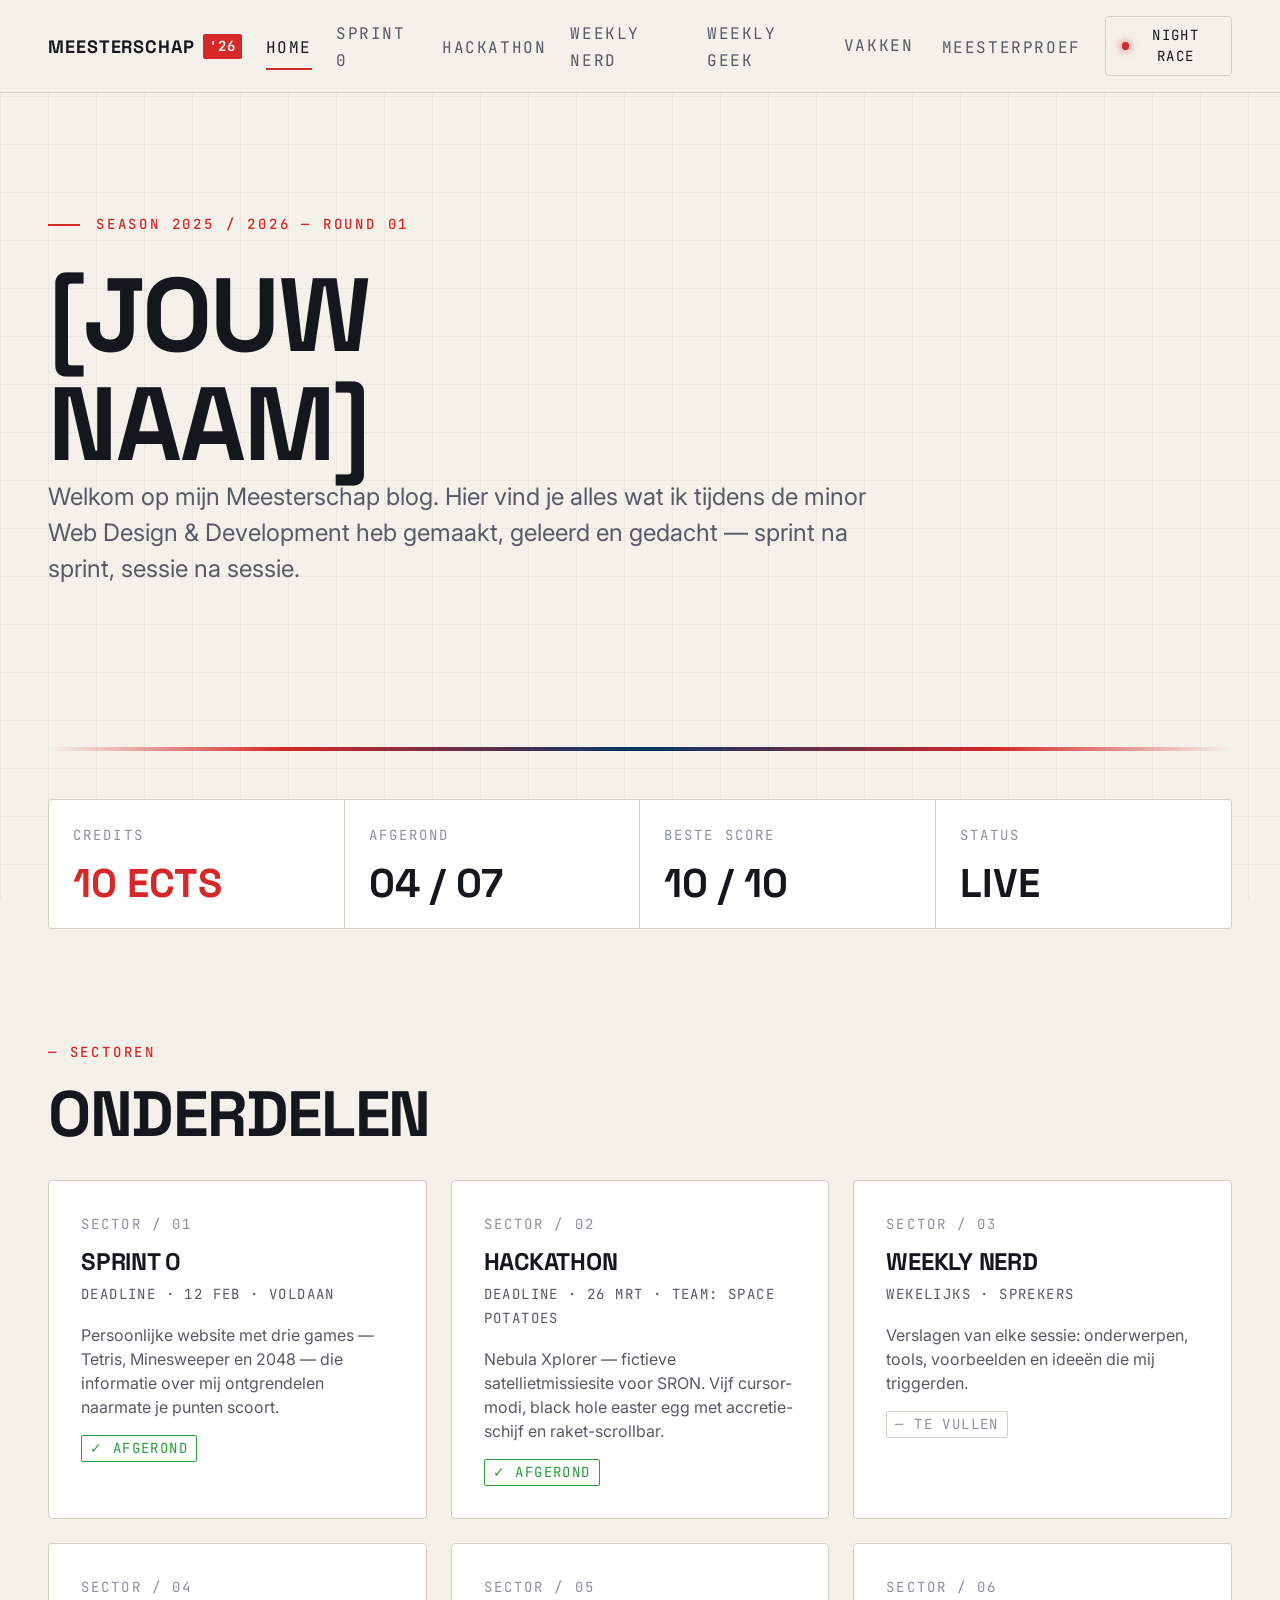
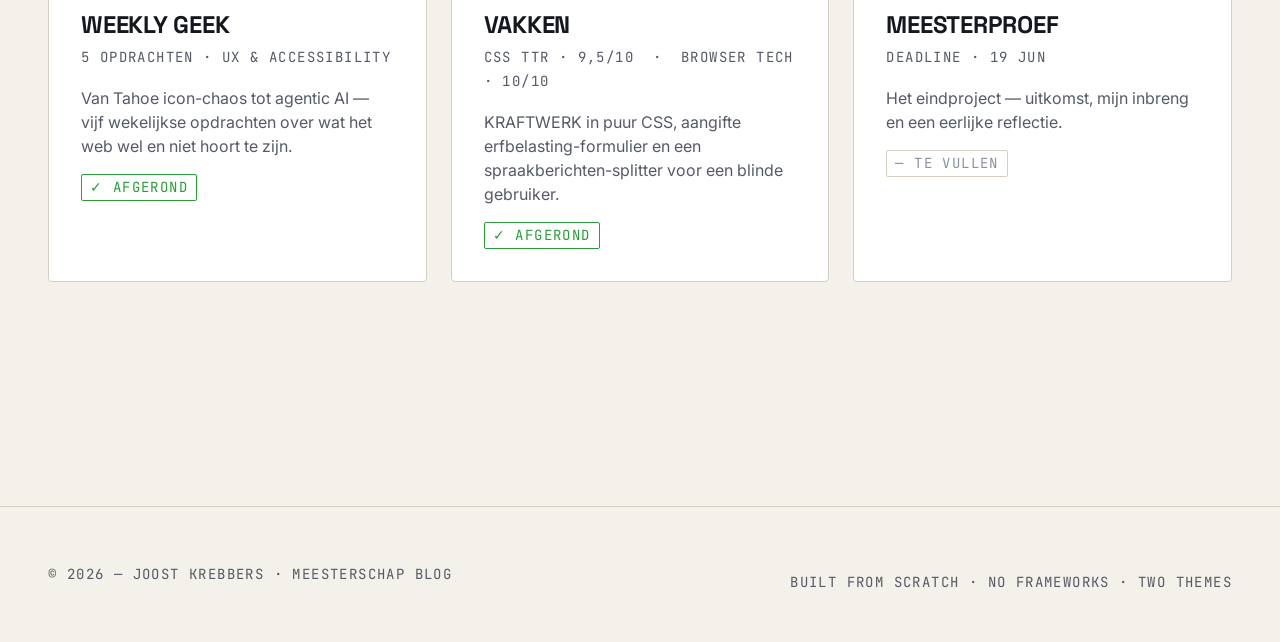
==== index.html @ 866a8d32 "added vakken dropdown and added hcd" ====
<!DOCTYPE html>
<html lang="nl" data-theme="night">
<head>
  <meta charset="UTF-8" />
  <meta name="viewport" content="width=device-width, initial-scale=1.0" />
  <title>Meesterschap — Joost Krebbers</title>
  <meta name="description" content="Meesterschap blog — persoonlijke website voor de minor Web Design & Development." />

  <!-- Theme moet zo vroeg mogelijk geladen om FOUC te voorkomen -->
  <script src="js/theme-toggle.js"></script>

  <link rel="stylesheet" href="css/reset.css" />
  <link rel="stylesheet" href="css/tokens.css" />
  <link rel="stylesheet" href="css/themes.css" />
  <link rel="stylesheet" href="css/base.css" />
  <link rel="stylesheet" href="css/components.css" />
</head>
<body>

  <a href="#main" class="skip-link">Skip naar inhoud</a>

  <!-- ============== NAV ============== -->
  <header class="nav">
    <div class="container nav__inner">
      <a href="index.html" class="nav__brand" aria-label="Meesterschap home">
        <span>MEESTERSCHAP</span>
        <span class="nav__brand-tag">'26</span>
      </a>

      <button class="nav__toggle" data-nav-toggle aria-expanded="false" aria-controls="primary-nav" aria-label="Menu openen">
        <svg width="20" height="20" viewBox="0 0 20 20" fill="none" stroke="currentColor" stroke-width="2" aria-hidden="true">
          <line x1="3" y1="6" x2="17" y2="6"/>
          <line x1="3" y1="10" x2="17" y2="10"/>
          <line x1="3" y1="14" x2="17" y2="14"/>
        </svg>
      </button>

      <nav aria-label="Hoofdnavigatie">
        <ul class="nav__list" id="primary-nav" data-nav-list>
          <li><a class="nav__link" href="index.html" aria-current="page">Home</a></li>
          <li><a class="nav__link" href="pages/sprint-0.html">Sprint 0</a></li>
          <li><a class="nav__link" href="pages/hackathon.html">Hackathon</a></li>
          <li><a class="nav__link" href="pages/weekly-nerd.html">Weekly Nerd</a></li>
          <li><a class="nav__link" href="pages/weekly-geek.html">Weekly Geek</a></li>
          <li class="nav__item--dropdown">
            <button class="nav__dropdown-toggle" data-dropdown-toggle aria-expanded="false" aria-haspopup="true">
              Vakken
              <svg width="10" height="6" viewBox="0 0 10 6" fill="none" stroke="currentColor" stroke-width="1.5" aria-hidden="true"><path d="M1 1l4 4 4-4"/></svg>
            </button>
            <ul class="nav__dropdown" role="menu">
              <li role="none"><a href="pages/vakken.html" role="menuitem">Overzicht</a></li>
              <li role="none"><a href="pages/vakken-css-ttr.html" role="menuitem">CSS to the Rescue <span class="nav__dropdown__score">9,5</span></a></li>
              <li role="none"><a href="pages/vakken-browser-tech.html" role="menuitem">Browser Tech <span class="nav__dropdown__score">10</span></a></li>
              <li role="none"><a href="pages/vakken-hcd.html" role="menuitem">Human Centered Design <span class="nav__dropdown__score">9</span></a></li>
            </ul>
          </li>
          <li><a class="nav__link" href="pages/meesterproef.html">Meesterproef</a></li>
          <li>
            <button class="theme-toggle" data-theme-toggle aria-label="Wissel thema">
              <span class="theme-toggle__indicator" aria-hidden="true"></span>
              <span data-theme-label>Night Race</span>
            </button>
          </li>
        </ul>
      </nav>
    </div>
  </header>

  <!-- ============== MAIN ============== -->
  <main id="main">
    <div class="container">

      <!-- HERO -->
      <section class="hero fade-in" aria-labelledby="hero-title">
        <p class="eyebrow hero__eyebrow">Season 2025 / 2026 — Round 01</p>
        <h1 id="hero-title">[Jouw<br>Naam]</h1>
        <p class="hero__lead">
          Welkom op mijn Meesterschap blog. Hier vind je alles wat ik tijdens de minor
          Web Design &amp; Development heb gemaakt, geleerd en gedacht — sprint na sprint,
          sessie na sessie.
        </p>
      </section>

      <div class="stripe" aria-hidden="true"></div>

      <!-- TELEMETRY / STATS -->
      <section aria-labelledby="stats-title">
        <h2 id="stats-title" class="sr-only">Voortgang in cijfers</h2>
        <div class="data-strip">
          <div class="data-strip__item">
            <p class="data-strip__label">Credits</p>
            <p class="data-strip__value data-strip__value--accent">10 ECTS</p>
          </div>
          <div class="data-strip__item">
            <p class="data-strip__label">Afgerond</p>
            <p class="data-strip__value">04 / 07</p>
          </div>
          <div class="data-strip__item">
            <p class="data-strip__label">Beste score</p>
            <p class="data-strip__value">10 / 10</p>
          </div>
          <div class="data-strip__item">
            <p class="data-strip__label">Status</p>
            <p class="data-strip__value">LIVE</p>
          </div>
        </div>
      </section>

      <!-- DASHBOARD CARDS -->
      <section aria-labelledby="onderdelen-title">
        <p class="eyebrow" style="margin-bottom: var(--space-sm);">— Sectoren</p>
        <h2 id="onderdelen-title" style="margin-bottom: var(--space-lg);">Onderdelen</h2>

        <div class="dashboard">

          <a href="pages/sprint-0.html" class="card fade-in">
            <p class="card__number">SECTOR / 01</p>
            <h3 class="card__title">Sprint 0</h3>
            <p class="card__meta">Deadline · 12 Feb · Voldaan</p>
            <p class="card__desc">Persoonlijke website met drie games — Tetris, Minesweeper en 2048 — die informatie over mij ontgrendelen naarmate je punten scoort.</p>
            <span class="card__status card__status--done">✓ Afgerond</span>
          </a>

          <a href="pages/hackathon.html" class="card fade-in">
            <p class="card__number">SECTOR / 02</p>
            <h3 class="card__title">Hackathon</h3>
            <p class="card__meta">Deadline · 26 Mrt · Team: Space Potatoes</p>
            <p class="card__desc">Nebula Xplorer — fictieve satellietmissiesite voor SRON. Vijf cursor-modi, black hole easter egg met accretie-schijf en raket-scrollbar.</p>
            <span class="card__status card__status--done">✓ Afgerond</span>
          </a>

          <a href="pages/weekly-nerd.html" class="card fade-in">
            <p class="card__number">SECTOR / 03</p>
            <h3 class="card__title">Weekly Nerd</h3>
            <p class="card__meta">Wekelijks · Sprekers</p>
            <p class="card__desc">Verslagen van elke sessie: onderwerpen, tools, voorbeelden en ideeën die mij triggerden.</p>
            <span class="card__status card__status--upcoming">— Te vullen</span>
          </a>

          <a href="pages/weekly-geek.html" class="card fade-in">
            <p class="card__number">SECTOR / 04</p>
            <h3 class="card__title">Weekly Geek</h3>
            <p class="card__meta">5 opdrachten · UX &amp; Accessibility</p>
            <p class="card__desc">Van Tahoe icon-chaos tot agentic AI — vijf wekelijkse opdrachten over wat het web wel en niet hoort te zijn.</p>
            <span class="card__status card__status--done">✓ Afgerond</span>
          </a>

          <a href="pages/vakken.html" class="card fade-in">
            <p class="card__number">SECTOR / 05</p>
            <h3 class="card__title">Vakken</h3>
            <p class="card__meta">CSS TTR · 9,5/10 &nbsp;·&nbsp; Browser Tech · 10/10</p>
            <p class="card__desc">KRAFTWERK in puur CSS, aangifte erfbelasting-formulier en een spraakberichten-splitter voor een blinde gebruiker.</p>
            <span class="card__status card__status--done">✓ Afgerond</span>
          </a>

          <a href="pages/meesterproef.html" class="card fade-in">
            <p class="card__number">SECTOR / 06</p>
            <h3 class="card__title">Meesterproef</h3>
            <p class="card__meta">Deadline · 19 Jun</p>
            <p class="card__desc">Het eindproject — uitkomst, mijn inbreng en een eerlijke reflectie.</p>
            <span class="card__status card__status--upcoming">— Te vullen</span>
          </a>



        </div>
      </section>

    </div>
  </main>

  <!-- ============== FOOTER ============== -->
  <footer class="footer">
    <div class="container footer__inner">
      <p>© 2026 — Joost Krebbers · Meesterschap Blog</p>
      <p>Built from scratch · No frameworks · Two themes</p>
    </div>
  </footer>

</body>
</html>
---- css/tokens.css ----
/* ============================================
   DESIGN TOKENS
   Centrale plek voor spacing, typografie, etc.
   Kleuren staan in themes.css
   ============================================ */

:root {
  /* === TYPOGRAPHY === */
  /* Display: scherp, technisch, F1-paddock vibe */
  --font-display: "Space Grotesk", "Helvetica Neue", sans-serif;
  /* Mono: voor telemetrie / data / tijden */
  --font-mono: "JetBrains Mono", "Courier New", monospace;
  /* Body: leesbaar */
  --font-body: "Inter", -apple-system, BlinkMacSystemFont, sans-serif;

  /* Type scale — fluid */
  --fs-xs: clamp(0.75rem, 0.7rem + 0.25vw, 0.875rem);
  --fs-sm: clamp(0.875rem, 0.8rem + 0.375vw, 1rem);
  --fs-base: clamp(1rem, 0.95rem + 0.25vw, 1.125rem);
  --fs-lg: clamp(1.25rem, 1.1rem + 0.75vw, 1.5rem);
  --fs-xl: clamp(1.75rem, 1.5rem + 1.25vw, 2.5rem);
  --fs-2xl: clamp(2.5rem, 2rem + 2.5vw, 4rem);
  --fs-3xl: clamp(3.5rem, 2.5rem + 5vw, 7rem);

  /* === SPACING === */
  --space-3xs: 0.25rem;
  --space-2xs: 0.5rem;
  --space-xs: 0.75rem;
  --space-sm: 1rem;
  --space-md: 1.5rem;
  --space-lg: 2rem;
  --space-xl: 3rem;
  --space-2xl: 4.5rem;
  --space-3xl: 7rem;

  /* === LAYOUT === */
  --container-max: 1400px;
  --container-narrow: 760px;
  --gutter: clamp(1rem, 4vw, 3rem);

  /* === BORDERS / RADIUS === */
  --radius-sm: 2px;
  --radius-md: 4px;
  --radius-lg: 8px;
  --border-width: 1px;
  --border-thick: 2px;

  /* === ANIMATION === */
  --ease-out: cubic-bezier(0.16, 1, 0.3, 1);
  --ease-in-out: cubic-bezier(0.65, 0, 0.35, 1);
  --duration-fast: 150ms;
  --duration-base: 250ms;
  --duration-slow: 500ms;
}
---- css/themes.css ----
/* ============================================
   THEMES — 2 stuks (eis vanuit opdracht)
   Toggle via [data-theme] op <html>
   ============================================ */

/* === DEFAULT / Night === */
/* Donker, neon, pit-wall-monitor sfeer */
:root,
[data-theme="night"] {
  --color-bg: #0a0c10;
  --color-bg-elevated: #14171d;
  --color-bg-card: #1a1d24;
  --color-surface: #21252e;

  --color-text: #e8eaed;
  --color-text-muted: #8b91a0;
  --color-text-dim: #5a6070;

  --color-accent: #ffd60a;          /* race yellow */
  --color-accent-hot: #ff2a3c;      /* danger / sector red */
  --color-accent-cool: #00d4ff;     /* telemetry cyan */
  --color-accent-green: #00ff88;    /* personal best green */

  --color-border: #2a2f3a;
  --color-border-strong: #3a4150;

  --color-grid-line: rgba(255, 255, 255, 0.04);

  /* Track / racing stripe */
  --gradient-stripe: linear-gradient(
    90deg,
    transparent 0%,
    var(--color-accent) 20%,
    var(--color-accent-hot) 50%,
    var(--color-accent) 80%,
    transparent 100%
  );

  --shadow-glow: 0 0 24px rgba(255, 214, 10, 0.15);
  --shadow-card: 0 4px 12px rgba(0, 0, 0, 0.4);

  color-scheme: dark;
}

/* === DAY GP === */
/* Licht, paddock-papier, ochtend-kwalificatie sfeer */
[data-theme="day"] {
  --color-bg: #f4f1ea;
  --color-bg-elevated: #ffffff;
  --color-bg-card: #ffffff;
  --color-surface: #ebe7dd;

  --color-text: #14171d;
  --color-text-muted: #555a66;
  --color-text-dim: #8b91a0;

  --color-accent: #d62828;          /* paddock red */
  --color-accent-hot: #003566;      /* deep navy */
  --color-accent-cool: #0077b6;
  --color-accent-green: #2a9d3a;

  --color-border: #d4cfc2;
  --color-border-strong: #14171d;

  --color-grid-line: rgba(0, 0, 0, 0.04);

  --gradient-stripe: linear-gradient(
    90deg,
    transparent 0%,
    var(--color-accent) 20%,
    var(--color-accent-hot) 50%,
    var(--color-accent) 80%,
    transparent 100%
  );

  --shadow-glow: 0 4px 16px rgba(214, 40, 40, 0.12);
  --shadow-card: 0 2px 8px rgba(0, 0, 0, 0.08);

  color-scheme: light;
}

/* Respect prefers-color-scheme als geen expliciete keuze */
@media (prefers-color-scheme: light) {
  :root:not([data-theme]) {
    --color-bg: #f4f1ea;
    --color-bg-elevated: #ffffff;
    --color-bg-card: #ffffff;
    --color-surface: #ebe7dd;
    --color-text: #14171d;
    --color-text-muted: #555a66;
    --color-text-dim: #8b91a0;
    --color-accent: #d62828;
    --color-accent-hot: #003566;
    --color-accent-cool: #0077b6;
    --color-accent-green: #2a9d3a;
    --color-border: #d4cfc2;
    --color-border-strong: #14171d;
    --color-grid-line: rgba(0, 0, 0, 0.04);
    --shadow-glow: 0 4px 16px rgba(214, 40, 40, 0.12);
    --shadow-card: 0 2px 8px rgba(0, 0, 0, 0.08);
    color-scheme: light;
  }
}

/* Smooth theme transition */
html {
  transition: background-color var(--duration-base) var(--ease-out),
              color var(--duration-base) var(--ease-out);
}

body, .card, .nav, .panel {
  transition: background-color var(--duration-base) var(--ease-out),
              border-color var(--duration-base) var(--ease-out),
              color var(--duration-base) var(--ease-out);
}
---- css/base.css ----
/* ============================================
   BASE — typografie & body layout
   ============================================ */

@import url('https://fonts.googleapis.com/css2?family=Space+Grotesk:wght@400;500;600;700&family=JetBrains+Mono:wght@400;500;700&family=Inter:wght@400;500;600&display=swap');

body {
  font-family: var(--font-body);
  font-size: var(--fs-base);
  background-color: var(--color-bg);
  color: var(--color-text);

  /* Subtiele grid op de achtergrond — pit wall vibe */
  background-image:
    linear-gradient(var(--color-grid-line) 1px, transparent 1px),
    linear-gradient(90deg, var(--color-grid-line) 1px, transparent 1px);
  background-size: 48px 48px;
  background-attachment: fixed;
}

/* === HEADINGS === */
h1, h2, h3, h4, h5, h6 {
  font-family: var(--font-display);
  font-weight: 700;
  line-height: 1.05;
  letter-spacing: -0.02em;
}

h1 {
  font-size: var(--fs-3xl);
  text-transform: uppercase;
}

h2 {
  font-size: var(--fs-2xl);
  text-transform: uppercase;
}

h3 {
  font-size: var(--fs-xl);
}

h4 {
  font-size: var(--fs-lg);
}

/* === TEXT === */
p {
  max-width: 65ch;
  line-height: 1.7;
}

p + p {
  margin-top: var(--space-sm);
}

strong {
  font-weight: 700;
  color: var(--color-text);
}

/* Mono / data labels */
.mono,
code,
kbd {
  font-family: var(--font-mono);
  font-size: 0.92em;
}

/* Eyebrow label — sector tijd / categorie */
.eyebrow {
  font-family: var(--font-mono);
  font-size: var(--fs-xs);
  text-transform: uppercase;
  letter-spacing: 0.2em;
  color: var(--color-accent);
  font-weight: 500;
}

/* === LINKS === */
a {
  color: var(--color-accent);
  text-decoration: underline;
  text-decoration-thickness: 1px;
  text-underline-offset: 3px;
  transition: color var(--duration-fast) var(--ease-out);
}

a:hover {
  color: var(--color-accent-hot);
}

/* === LAYOUT CONTAINERS === */
.container {
  width: 100%;
  max-width: var(--container-max);
  margin-inline: auto;
  padding-inline: var(--gutter);
}

.container--narrow {
  max-width: var(--container-narrow);
}

main {
  padding-block: var(--space-xl) var(--space-3xl);
  min-height: 60vh;
}

section + section {
  margin-top: var(--space-3xl);
}

/* === SCREEN READER ONLY === */
.sr-only {
  position: absolute;
  width: 1px;
  height: 1px;
  padding: 0;
  margin: -1px;
  overflow: hidden;
  clip: rect(0, 0, 0, 0);
  white-space: nowrap;
  border: 0;
}
---- css/components.css ----
/* ============================================
   COMPONENTS
   ============================================ */

/* === NAV / PIT WALL HEADER === */
.nav {
  position: sticky;
  top: 0;
  z-index: 100;
  background-color: color-mix(in srgb, var(--color-bg) 92%, transparent);
  backdrop-filter: blur(12px);
  -webkit-backdrop-filter: blur(12px);
  border-bottom: var(--border-width) solid var(--color-border);
}

.nav__inner {
  display: flex;
  align-items: center;
  justify-content: space-between;
  gap: var(--space-md);
  padding-block: var(--space-sm);
  min-height: 64px;
}

.nav__brand {
  display: flex;
  align-items: center;
  gap: var(--space-2xs);
  font-family: var(--font-display);
  font-weight: 700;
  font-size: var(--fs-base);
  text-transform: uppercase;
  letter-spacing: 0.05em;
  color: var(--color-text);
  text-decoration: none;
}

.nav__brand-tag {
  font-family: var(--font-mono);
  font-size: var(--fs-xs);
  color: var(--color-bg);
  background: var(--color-accent);
  padding: 2px 6px;
  border-radius: var(--radius-sm);
  font-weight: 700;
}

.nav__list {
  display: flex;
  gap: var(--space-md);
  align-items: center;
}

.nav__link {
  font-family: var(--font-mono);
  font-size: var(--fs-sm);
  text-transform: uppercase;
  letter-spacing: 0.1em;
  color: var(--color-text-muted);
  text-decoration: none;
  position: relative;
  padding-block: var(--space-2xs);
  transition: color var(--duration-fast) var(--ease-out);
}

.nav__link:hover,
.nav__link[aria-current="page"] {
  color: var(--color-text);
}

.nav__link[aria-current="page"]::after {
  content: "";
  position: absolute;
  bottom: -4px;
  left: 0;
  right: 0;
  height: 2px;
  background: var(--color-accent);
}

/* Mobile nav toggle */
.nav__toggle {
  display: none;
  width: 44px;
  height: 44px;
  align-items: center;
  justify-content: center;
  color: var(--color-text);
  border: var(--border-width) solid var(--color-border);
  border-radius: var(--radius-md);
}

@media (max-width: 768px) {
  .nav__toggle { display: flex; }
  .nav__list {
    display: none;
    position: absolute;
    top: 100%;
    left: 0;
    right: 0;
    flex-direction: column;
    gap: 0;
    padding: var(--space-sm);
    background: var(--color-bg-elevated);
    border-bottom: var(--border-width) solid var(--color-border);
  }
  .nav__list[data-open="true"] {
    display: flex;
  }
  .nav__list li {
    width: 100%;
  }
  .nav__link {
    display: block;
    padding: var(--space-sm);
    width: 100%;
    border-bottom: var(--border-width) solid var(--color-border);
  }
}

/* === THEME TOGGLE === */
.theme-toggle {
  display: inline-flex;
  align-items: center;
  gap: var(--space-2xs);
  padding: var(--space-2xs) var(--space-sm);
  border: var(--border-width) solid var(--color-border);
  border-radius: var(--radius-md);
  font-family: var(--font-mono);
  font-size: var(--fs-xs);
  text-transform: uppercase;
  letter-spacing: 0.1em;
  color: var(--color-text);
  transition: all var(--duration-fast) var(--ease-out);
  min-height: 36px;
}

.theme-toggle:hover {
  border-color: var(--color-accent);
  color: var(--color-accent);
}

.theme-toggle__indicator {
  width: 8px;
  height: 8px;
  border-radius: 50%;
  background: var(--color-accent);
  box-shadow: 0 0 8px var(--color-accent);
}

/* === HERO === */
.hero {
  padding-block: var(--space-2xl) var(--space-3xl);
  position: relative;
}

.hero__eyebrow {
  margin-bottom: var(--space-md);
  display: flex;
  align-items: center;
  gap: var(--space-sm);
}

.hero__eyebrow::before {
  content: "";
  width: 32px;
  height: 2px;
  background: var(--color-accent);
}

.hero__title {
  margin-bottom: var(--space-md);
}

.hero__lead {
  font-size: var(--fs-lg);
  color: var(--color-text-muted);
  max-width: 55ch;
  line-height: 1.5;
}

/* Racing stripe accent */
.stripe {
  height: 4px;
  background: var(--gradient-stripe);
  margin-block: var(--space-xl);
  position: relative;
}

/* === DASHBOARD GRID — homepage cards === */
.dashboard {
  display: grid;
  grid-template-columns: repeat(auto-fit, minmax(280px, 1fr));
  gap: var(--space-md);
}

/* === CARD / TELEMETRY PANEL === */
.card {
  display: block;
  background: var(--color-bg-card);
  border: var(--border-width) solid var(--color-border);
  border-radius: var(--radius-md);
  padding: var(--space-lg);
  text-decoration: none;
  color: inherit;
  position: relative;
  overflow: hidden;
  transition: transform var(--duration-base) var(--ease-out),
              border-color var(--duration-base) var(--ease-out),
              box-shadow var(--duration-base) var(--ease-out);
}

.card::before {
  content: "";
  position: absolute;
  top: 0;
  left: 0;
  right: 0;
  height: 2px;
  background: var(--color-accent);
  transform: scaleX(0);
  transform-origin: left;
  transition: transform var(--duration-base) var(--ease-out);
}

.card:hover,
.card:focus-visible {
  transform: translateY(-4px);
  border-color: var(--color-border-strong);
  box-shadow: var(--shadow-card);
}

.card:hover::before,
.card:focus-visible::before {
  transform: scaleX(1);
}

.card__number {
  font-family: var(--font-mono);
  font-size: var(--fs-xs);
  color: var(--color-text-dim);
  letter-spacing: 0.15em;
  margin-bottom: var(--space-xs);
}

.card__title {
  font-family: var(--font-display);
  font-size: var(--fs-lg);
  font-weight: 700;
  text-transform: uppercase;
  letter-spacing: -0.01em;
  margin-bottom: var(--space-2xs);
  line-height: 1.1;
}

.card__meta {
  font-family: var(--font-mono);
  font-size: var(--fs-xs);
  color: var(--color-text-muted);
  text-transform: uppercase;
  letter-spacing: 0.1em;
  margin-bottom: var(--space-sm);
}

.card__desc {
  font-size: var(--fs-sm);
  color: var(--color-text-muted);
  line-height: 1.5;
}

.card__status {
  display: inline-flex;
  align-items: center;
  gap: var(--space-3xs);
  font-family: var(--font-mono);
  font-size: var(--fs-xs);
  text-transform: uppercase;
  letter-spacing: 0.1em;
  padding: 2px 8px;
  border-radius: var(--radius-sm);
  margin-top: var(--space-sm);
}

.card__status--done {
  color: var(--color-accent-green);
  border: 1px solid var(--color-accent-green);
}

.card__status--progress {
  color: var(--color-accent);
  border: 1px solid var(--color-accent);
}

.card__status--upcoming {
  color: var(--color-text-dim);
  border: 1px solid var(--color-border);
}

/* === DATA STRIP — telemetry style stats === */
.data-strip {
  display: grid;
  grid-template-columns: repeat(auto-fit, minmax(140px, 1fr));
  gap: 0;
  border: var(--border-width) solid var(--color-border);
  border-radius: var(--radius-md);
  margin-block: var(--space-xl);
  background: var(--color-bg-card);
  overflow: hidden;
}

.data-strip__item {
  padding: var(--space-md);
  border-right: var(--border-width) solid var(--color-border);
}

.data-strip__item:last-child {
  border-right: none;
}

@media (max-width: 768px) {
  .data-strip__item {
    border-right: none;
    border-bottom: var(--border-width) solid var(--color-border);
  }
  .data-strip__item:last-child {
    border-bottom: none;
  }
}

.data-strip__label {
  font-family: var(--font-mono);
  font-size: var(--fs-xs);
  text-transform: uppercase;
  letter-spacing: 0.15em;
  color: var(--color-text-dim);
  margin-bottom: var(--space-3xs);
}

.data-strip__value {
  font-family: var(--font-display);
  font-size: var(--fs-xl);
  font-weight: 700;
  color: var(--color-text);
  line-height: 1;
}

.data-strip__value--accent {
  color: var(--color-accent);
}

/* === BUTTON === */
.btn {
  display: inline-flex;
  align-items: center;
  gap: var(--space-2xs);
  padding: var(--space-xs) var(--space-md);
  font-family: var(--font-mono);
  font-size: var(--fs-sm);
  text-transform: uppercase;
  letter-spacing: 0.1em;
  font-weight: 500;
  border: var(--border-thick) solid var(--color-text);
  background: transparent;
  color: var(--color-text);
  border-radius: var(--radius-sm);
  text-decoration: none;
  transition: all var(--duration-fast) var(--ease-out);
  min-height: 44px;
}

.btn:hover,
.btn:focus-visible {
  background: var(--color-text);
  color: var(--color-bg);
}

.btn--primary {
  background: var(--color-accent);
  color: var(--color-bg);
  border-color: var(--color-accent);
}

.btn--primary:hover,
.btn--primary:focus-visible {
  background: transparent;
  color: var(--color-accent);
}

/* === NAV DROPDOWN === */
.nav__item--dropdown {
  position: relative;
}

.nav__dropdown-toggle {
  display: inline-flex;
  align-items: center;
  gap: 4px;
  font-family: var(--font-mono);
  font-size: var(--fs-sm);
  text-transform: uppercase;
  letter-spacing: 0.1em;
  color: var(--color-text-muted);
  text-decoration: none;
  padding-block: var(--space-2xs);
  background: none;
  border: none;
  cursor: pointer;
  transition: color var(--duration-fast) var(--ease-out);
}

.nav__dropdown-toggle:hover,
.nav__dropdown-toggle[aria-expanded="true"] {
  color: var(--color-text);
}

.nav__dropdown-toggle svg {
  /* Arrow points DOWN by default (chevron-down shape) */
  transform: rotate(0deg);
  transition: transform var(--duration-fast) var(--ease-out);
}

/* Arrow flips UP when open */
.nav__item--dropdown:hover .nav__dropdown-toggle svg,
.nav__item--dropdown:focus-within .nav__dropdown-toggle svg,
.nav__dropdown-toggle[aria-expanded="true"] svg {
  transform: rotate(180deg);
}

.nav__dropdown {
  position: absolute;
  top: calc(100% + 0px); /* flush — gap covered by ::before bridge */
  left: 50%;
  transform: translateX(-50%);
  min-width: 200px;
  background: color-mix(in srgb, var(--color-bg-elevated) 97%, transparent);
  backdrop-filter: blur(12px);
  -webkit-backdrop-filter: blur(12px);
  border: var(--border-width) solid var(--color-border);
  border-radius: var(--radius-md);
  padding: var(--space-2xs) 0;
  z-index: 200;
  box-shadow: var(--shadow-card);

  /* hidden by default */
  opacity: 0;
  pointer-events: none;
  transform: translateX(-50%) translateY(-4px);
  transition:
    opacity var(--duration-fast) var(--ease-out),
    transform var(--duration-fast) var(--ease-out);
}

/* Invisible bridge fills the gap between button and dropdown
   so the mouse can travel down without losing hover */
.nav__dropdown::before {
  content: '';
  position: absolute;
  top: -12px;
  left: 0;
  right: 0;
  height: 12px;
}

.nav__item--dropdown:hover .nav__dropdown,
.nav__item--dropdown:focus-within .nav__dropdown,
.nav__dropdown.is-open {
  opacity: 1;
  pointer-events: auto;
  transform: translateX(-50%) translateY(0);
}

.nav__dropdown a {
  display: flex;
  align-items: center;
  gap: var(--space-sm);
  padding: var(--space-xs) var(--space-md);
  font-family: var(--font-mono);
  font-size: var(--fs-xs);
  text-transform: uppercase;
  letter-spacing: 0.1em;
  color: var(--color-text-muted);
  text-decoration: none;
  transition: color var(--duration-fast) var(--ease-out),
              background-color var(--duration-fast) var(--ease-out);
}

.nav__dropdown a:hover,
.nav__dropdown a[aria-current="page"] {
  color: var(--color-text);
  background-color: var(--color-surface);
}

.nav__dropdown a[aria-current="page"] {
  color: var(--color-accent);
}

.nav__dropdown__score {
  margin-left: auto;
  font-size: 0.6rem;
  color: var(--color-accent-green);
  opacity: 0.8;
}

/* Mobile: dropdown becomes inline list */
@media (max-width: 768px) {
  .nav__dropdown {
    position: static;
    transform: none;
    opacity: 1;
    pointer-events: auto;
    background: transparent;
    backdrop-filter: none;
    border: none;
    border-left: 2px solid var(--color-border);
    border-radius: 0;
    padding: 0 0 0 var(--space-sm);
    box-shadow: none;
    margin-top: 0;
    display: none;
  }

  .nav__dropdown.is-open {
    display: block;
    transform: none;
  }

  .nav__dropdown-toggle[aria-expanded="true"] + .nav__dropdown {
    display: block;
  }

  .nav__dropdown a {
    padding: var(--space-xs) var(--space-sm);
    border-bottom: none;
  }
}

/* === FOOTER === */
.footer {
  border-top: var(--border-width) solid var(--color-border);
  padding-block: var(--space-xl);
  margin-top: var(--space-3xl);
  font-family: var(--font-mono);
  font-size: var(--fs-xs);
  text-transform: uppercase;
  letter-spacing: 0.1em;
  color: var(--color-text-muted);
}

.footer__inner {
  display: flex;
  justify-content: space-between;
  align-items: center;
  flex-wrap: wrap;
  gap: var(--space-sm);
}

/* === BREADCRUMB === */
.breadcrumb {
  font-family: var(--font-mono);
  font-size: var(--fs-xs);
  text-transform: uppercase;
  letter-spacing: 0.15em;
  color: var(--color-text-dim);
  margin-bottom: var(--space-md);
}

.breadcrumb a {
  color: var(--color-text-muted);
  text-decoration: none;
}

.breadcrumb a:hover {
  color: var(--color-accent);
}

.breadcrumb__sep {
  margin-inline: var(--space-2xs);
  color: var(--color-text-dim);
}

/* === REFLECTION / PROSE BLOCK === */
.prose {
  max-width: 70ch;
}

.prose h2 {
  margin-top: var(--space-xl);
  margin-bottom: var(--space-sm);
  font-size: var(--fs-xl);
}

.prose h3 {
  margin-top: var(--space-lg);
  margin-bottom: var(--space-xs);
}

.prose p {
  margin-bottom: var(--space-sm);
}

.prose ul, .prose ol {
  margin-bottom: var(--space-sm);
  padding-left: var(--space-md);
}

.prose ul li {
  list-style: none;
  position: relative;
  padding-left: var(--space-sm);
  margin-bottom: var(--space-2xs);
  line-height: 1.6;
}

.prose ul li::before {
  content: "";
  position: absolute;
  left: 0;
  top: 0.7em;
  width: 8px;
  height: 2px;
  background: var(--color-accent);
}

.prose ol {
  counter-reset: prose-counter;
}

.prose ol li {
  list-style: none;
  counter-increment: prose-counter;
  position: relative;
  padding-left: var(--space-lg);
  margin-bottom: var(--space-2xs);
  line-height: 1.6;
}

.prose ol li::before {
  content: counter(prose-counter, decimal-leading-zero);
  position: absolute;
  left: 0;
  top: 0;
  font-family: var(--font-mono);
  font-size: var(--fs-xs);
  color: var(--color-accent);
  font-weight: 700;
}

.prose blockquote {
  border-left: 3px solid var(--color-accent);
  padding: var(--space-xs) var(--space-md);
  margin-block: var(--space-md);
  font-style: italic;
  color: var(--color-text-muted);
  background: var(--color-bg-card);
}

/* === PAGE ENTRY ANIMATION === */
@media (prefers-reduced-motion: no-preference) {
  .fade-in {
    animation: fadeUp 0.6s var(--ease-out) backwards;
  }
  .fade-in:nth-child(1) { animation-delay: 0.05s; }
  .fade-in:nth-child(2) { animation-delay: 0.15s; }
  .fade-in:nth-child(3) { animation-delay: 0.25s; }
  .fade-in:nth-child(4) { animation-delay: 0.35s; }
  .fade-in:nth-child(5) { animation-delay: 0.45s; }
  .fade-in:nth-child(6) { animation-delay: 0.55s; }
}

@keyframes fadeUp {
  from {
    opacity: 0;
    transform: translateY(16px);
  }
  to {
    opacity: 1;
    transform: translateY(0);
  }
}
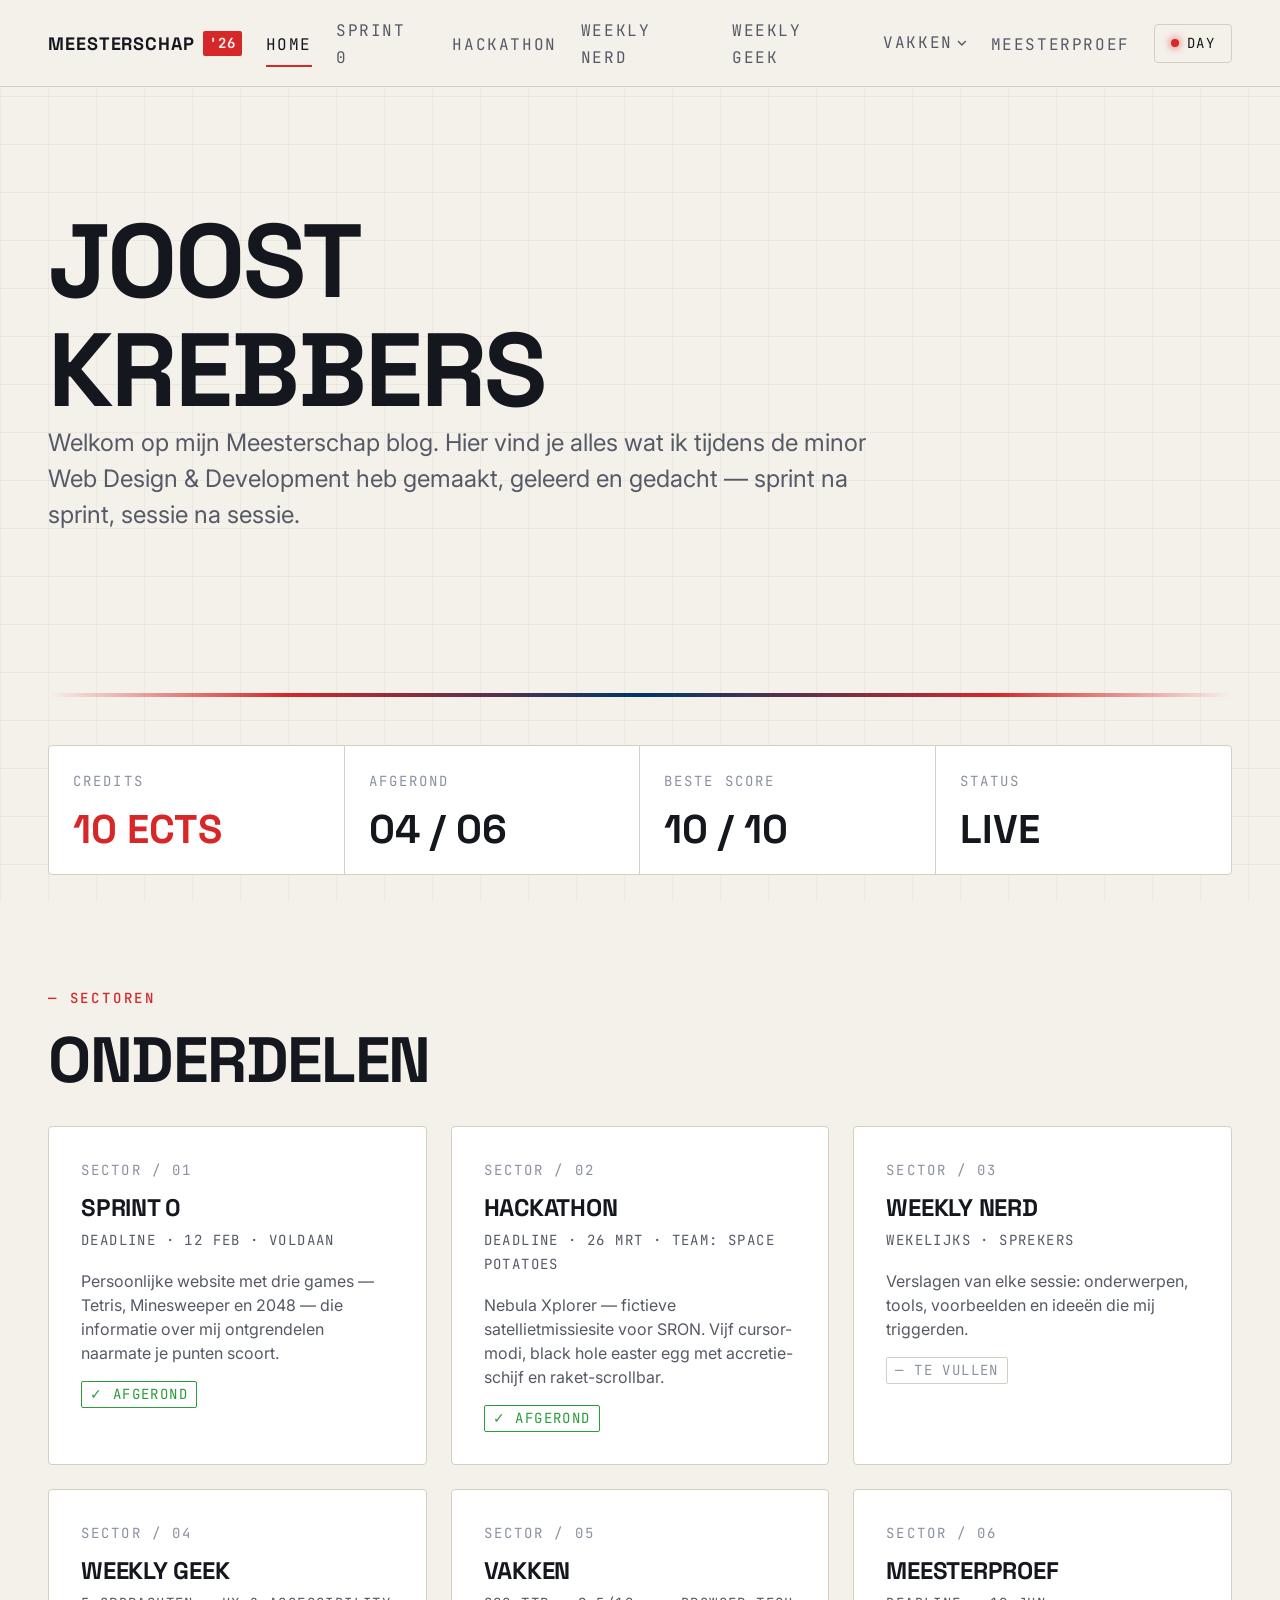
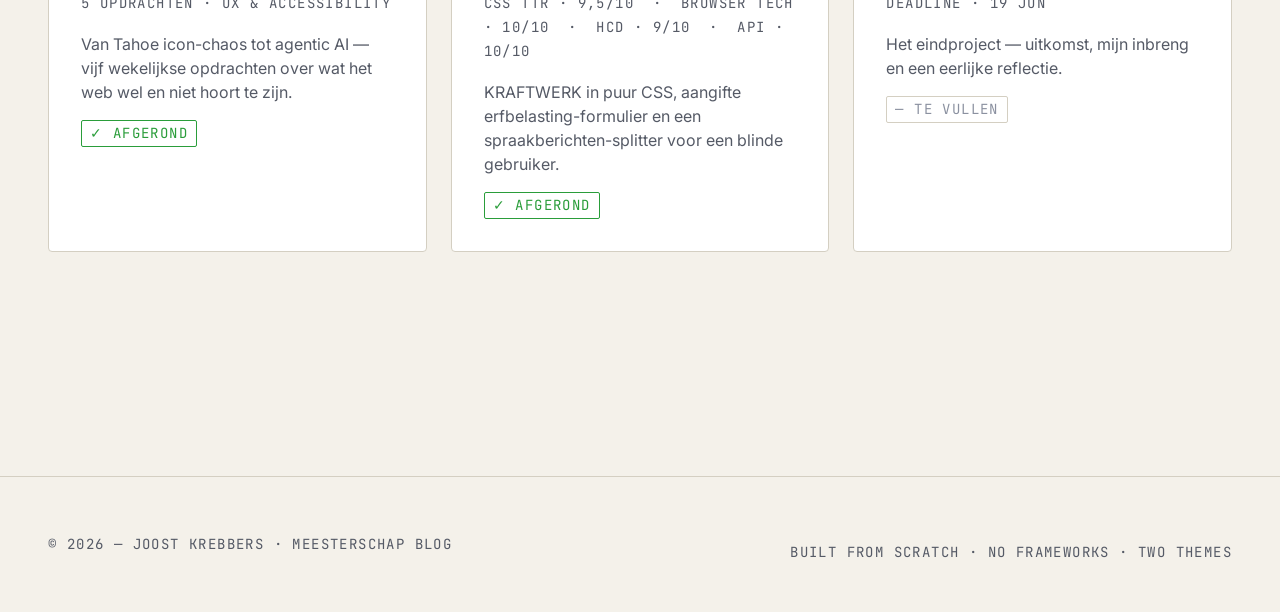
==== commit 1d9159ff: "update day/night mode and all of pages have vakken dropdown" ====
--- a/index.html
+++ b/index.html
@@ -52,13 +52,14 @@
               <li role="none"><a href="pages/vakken-css-ttr.html" role="menuitem">CSS to the Rescue <span class="nav__dropdown__score">9,5</span></a></li>
               <li role="none"><a href="pages/vakken-browser-tech.html" role="menuitem">Browser Tech <span class="nav__dropdown__score">10</span></a></li>
               <li role="none"><a href="pages/vakken-hcd.html" role="menuitem">Human Centered Design <span class="nav__dropdown__score">9</span></a></li>
+              <li role="none"><a href="pages/vakken-api.html" role="menuitem">API <span class="nav__dropdown__score">10</span></a></li>
             </ul>
           </li>
           <li><a class="nav__link" href="pages/meesterproef.html">Meesterproef</a></li>
           <li>
             <button class="theme-toggle" data-theme-toggle aria-label="Wissel thema">
               <span class="theme-toggle__indicator" aria-hidden="true"></span>
-              <span data-theme-label>Night Race</span>
+            <span data-theme-label>Night</span>
             </button>
           </li>
         </ul>
@@ -72,8 +73,7 @@
 
       <!-- HERO -->
       <section class="hero fade-in" aria-labelledby="hero-title">
-        <p class="eyebrow hero__eyebrow">Season 2025 / 2026 — Round 01</p>
-        <h1 id="hero-title">[Jouw<br>Naam]</h1>
+        <h1 id="hero-title">Joost<br>Krebbers</h1>
         <p class="hero__lead">
           Welkom op mijn Meesterschap blog. Hier vind je alles wat ik tijdens de minor
           Web Design &amp; Development heb gemaakt, geleerd en gedacht — sprint na sprint,
@@ -93,7 +93,7 @@
           </div>
           <div class="data-strip__item">
             <p class="data-strip__label">Afgerond</p>
-            <p class="data-strip__value">04 / 07</p>
+            <p class="data-strip__value">04 / 06</p>
           </div>
           <div class="data-strip__item">
             <p class="data-strip__label">Beste score</p>
@@ -148,7 +148,8 @@
           <a href="pages/vakken.html" class="card fade-in">
             <p class="card__number">SECTOR / 05</p>
             <h3 class="card__title">Vakken</h3>
-            <p class="card__meta">CSS TTR · 9,5/10 &nbsp;·&nbsp; Browser Tech · 10/10</p>
+            <p class="card__meta">CSS TTR · 9,5/10 &nbsp;·&nbsp; Browser Tech · 10/10 &nbsp;·&nbsp; HCD · 9/10 &nbsp;·&nbsp; Api ·
+                10/10</p>
             <p class="card__desc">KRAFTWERK in puur CSS, aangifte erfbelasting-formulier en een spraakberichten-splitter voor een blinde gebruiker.</p>
             <span class="card__status card__status--done">✓ Afgerond</span>
           </a>
--- a/css/themes.css
+++ b/css/themes.css
@@ -42,7 +42,7 @@
   color-scheme: dark;
 }
 
-/* === DAY GP === */
+/* === DAY === */
 /* Licht, paddock-papier, ochtend-kwalificatie sfeer */
 [data-theme="day"] {
   --color-bg: #f4f1ea;
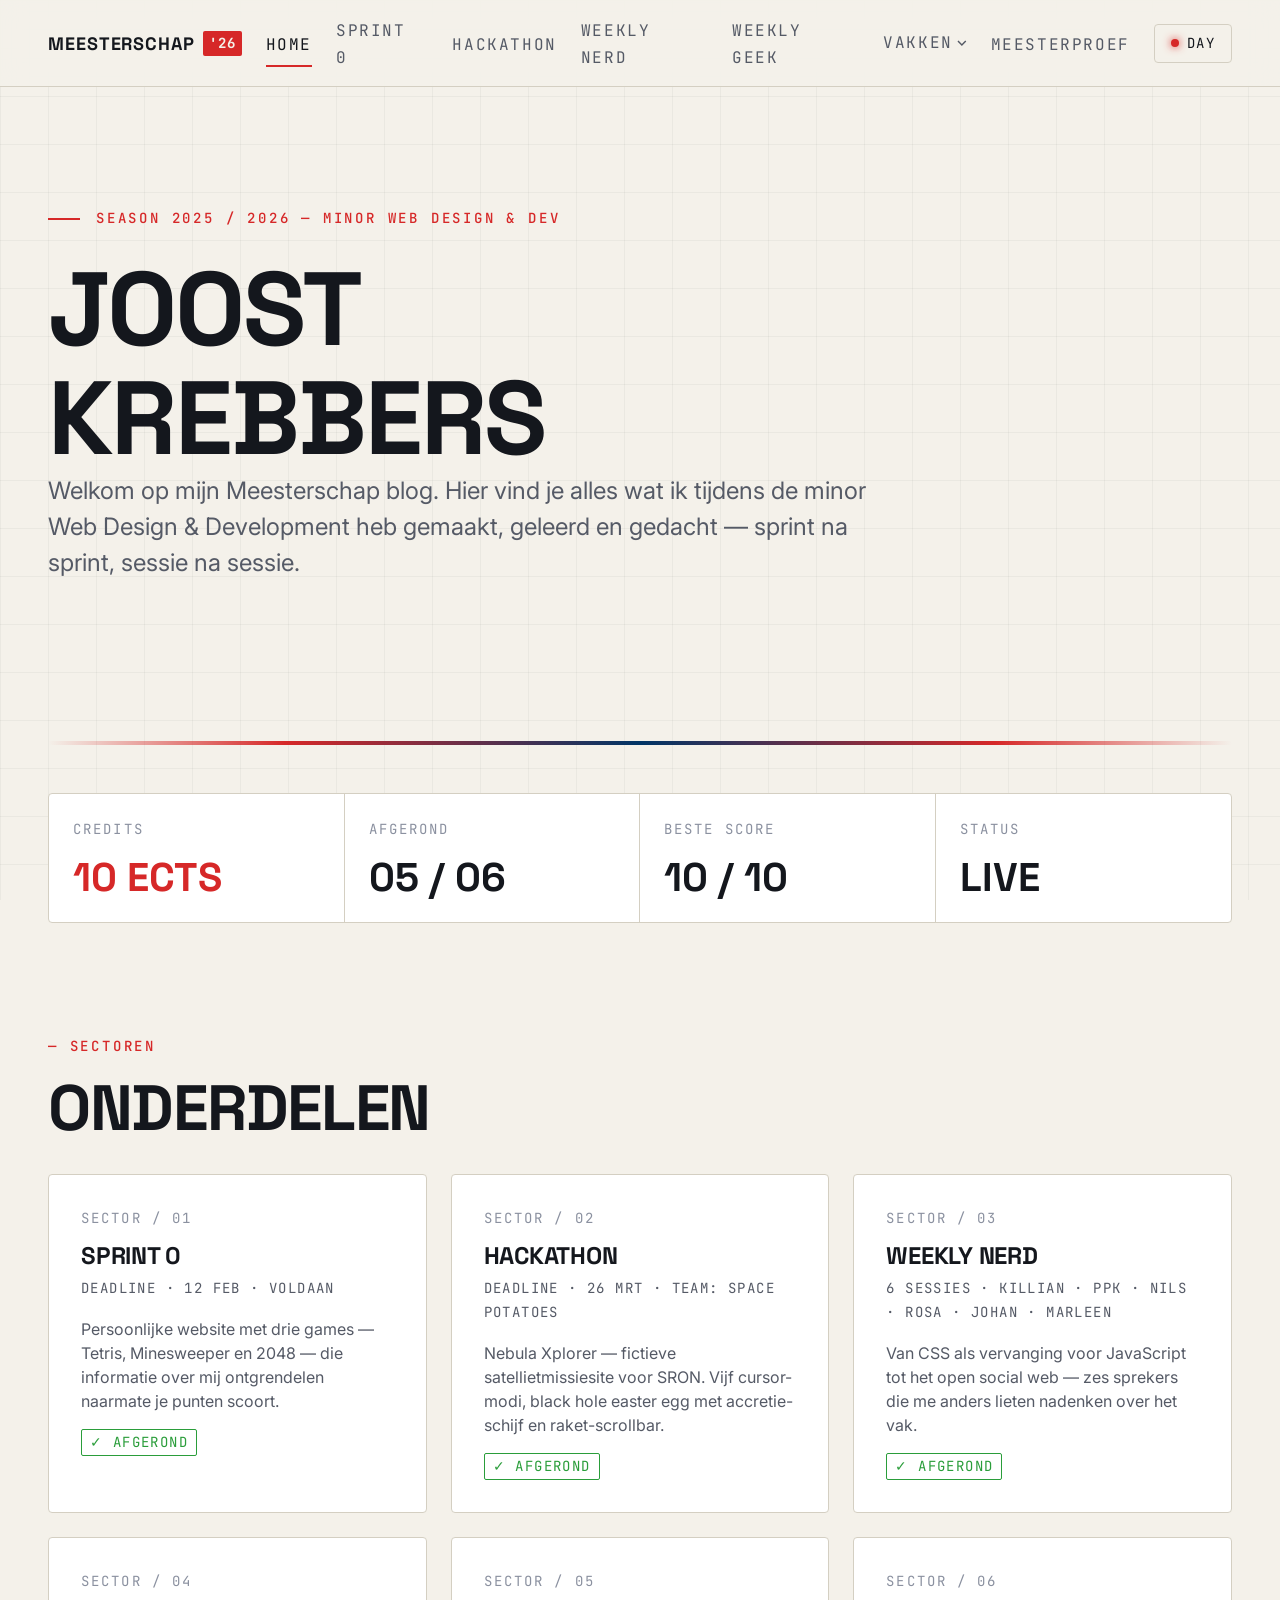
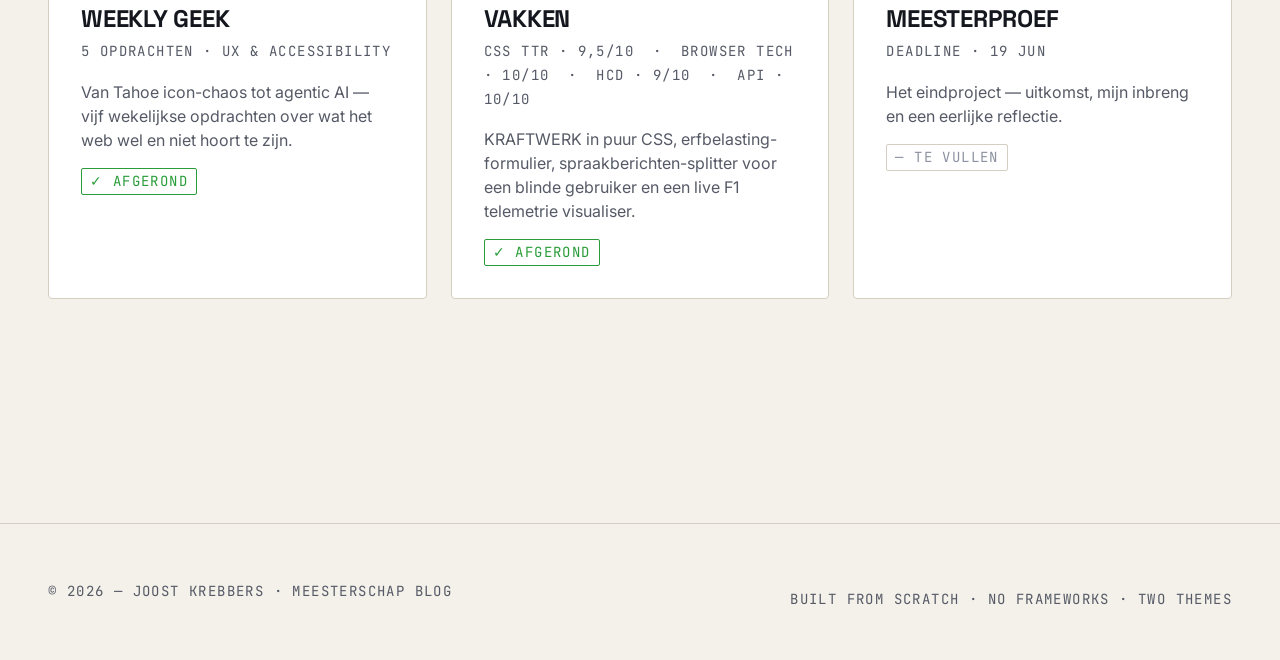
==== commit e7a32ecf: "added weekly nerds" ====
--- a/index.html
+++ b/index.html
@@ -73,6 +73,7 @@
 
       <!-- HERO -->
       <section class="hero fade-in" aria-labelledby="hero-title">
+        <p class="eyebrow hero__eyebrow">Season 2025 / 2026 — Minor Web Design &amp; Dev</p>
         <h1 id="hero-title">Joost<br>Krebbers</h1>
         <p class="hero__lead">
           Welkom op mijn Meesterschap blog. Hier vind je alles wat ik tijdens de minor
@@ -93,7 +94,7 @@
           </div>
           <div class="data-strip__item">
             <p class="data-strip__label">Afgerond</p>
-            <p class="data-strip__value">04 / 06</p>
+            <p class="data-strip__value">05 / 06</p>
           </div>
           <div class="data-strip__item">
             <p class="data-strip__label">Beste score</p>
@@ -132,9 +133,9 @@
           <a href="pages/weekly-nerd.html" class="card fade-in">
             <p class="card__number">SECTOR / 03</p>
             <h3 class="card__title">Weekly Nerd</h3>
-            <p class="card__meta">Wekelijks · Sprekers</p>
-            <p class="card__desc">Verslagen van elke sessie: onderwerpen, tools, voorbeelden en ideeën die mij triggerden.</p>
-            <span class="card__status card__status--upcoming">— Te vullen</span>
+            <p class="card__meta">6 sessies · Killian · PPK · Nils · Rosa · Johan · Marleen</p>
+            <p class="card__desc">Van CSS als vervanging voor JavaScript tot het open social web — zes sprekers die me anders lieten nadenken over het vak.</p>
+            <span class="card__status card__status--done">✓ Afgerond</span>
           </a>
 
           <a href="pages/weekly-geek.html" class="card fade-in">
@@ -150,7 +151,7 @@
             <h3 class="card__title">Vakken</h3>
             <p class="card__meta">CSS TTR · 9,5/10 &nbsp;·&nbsp; Browser Tech · 10/10 &nbsp;·&nbsp; HCD · 9/10 &nbsp;·&nbsp; Api ·
                 10/10</p>
-            <p class="card__desc">KRAFTWERK in puur CSS, aangifte erfbelasting-formulier en een spraakberichten-splitter voor een blinde gebruiker.</p>
+            <p class="card__desc">KRAFTWERK in puur CSS, erfbelasting-formulier, spraakberichten-splitter voor een blinde gebruiker en een live F1 telemetrie visualiser.</p>
             <span class="card__status card__status--done">✓ Afgerond</span>
           </a>
 
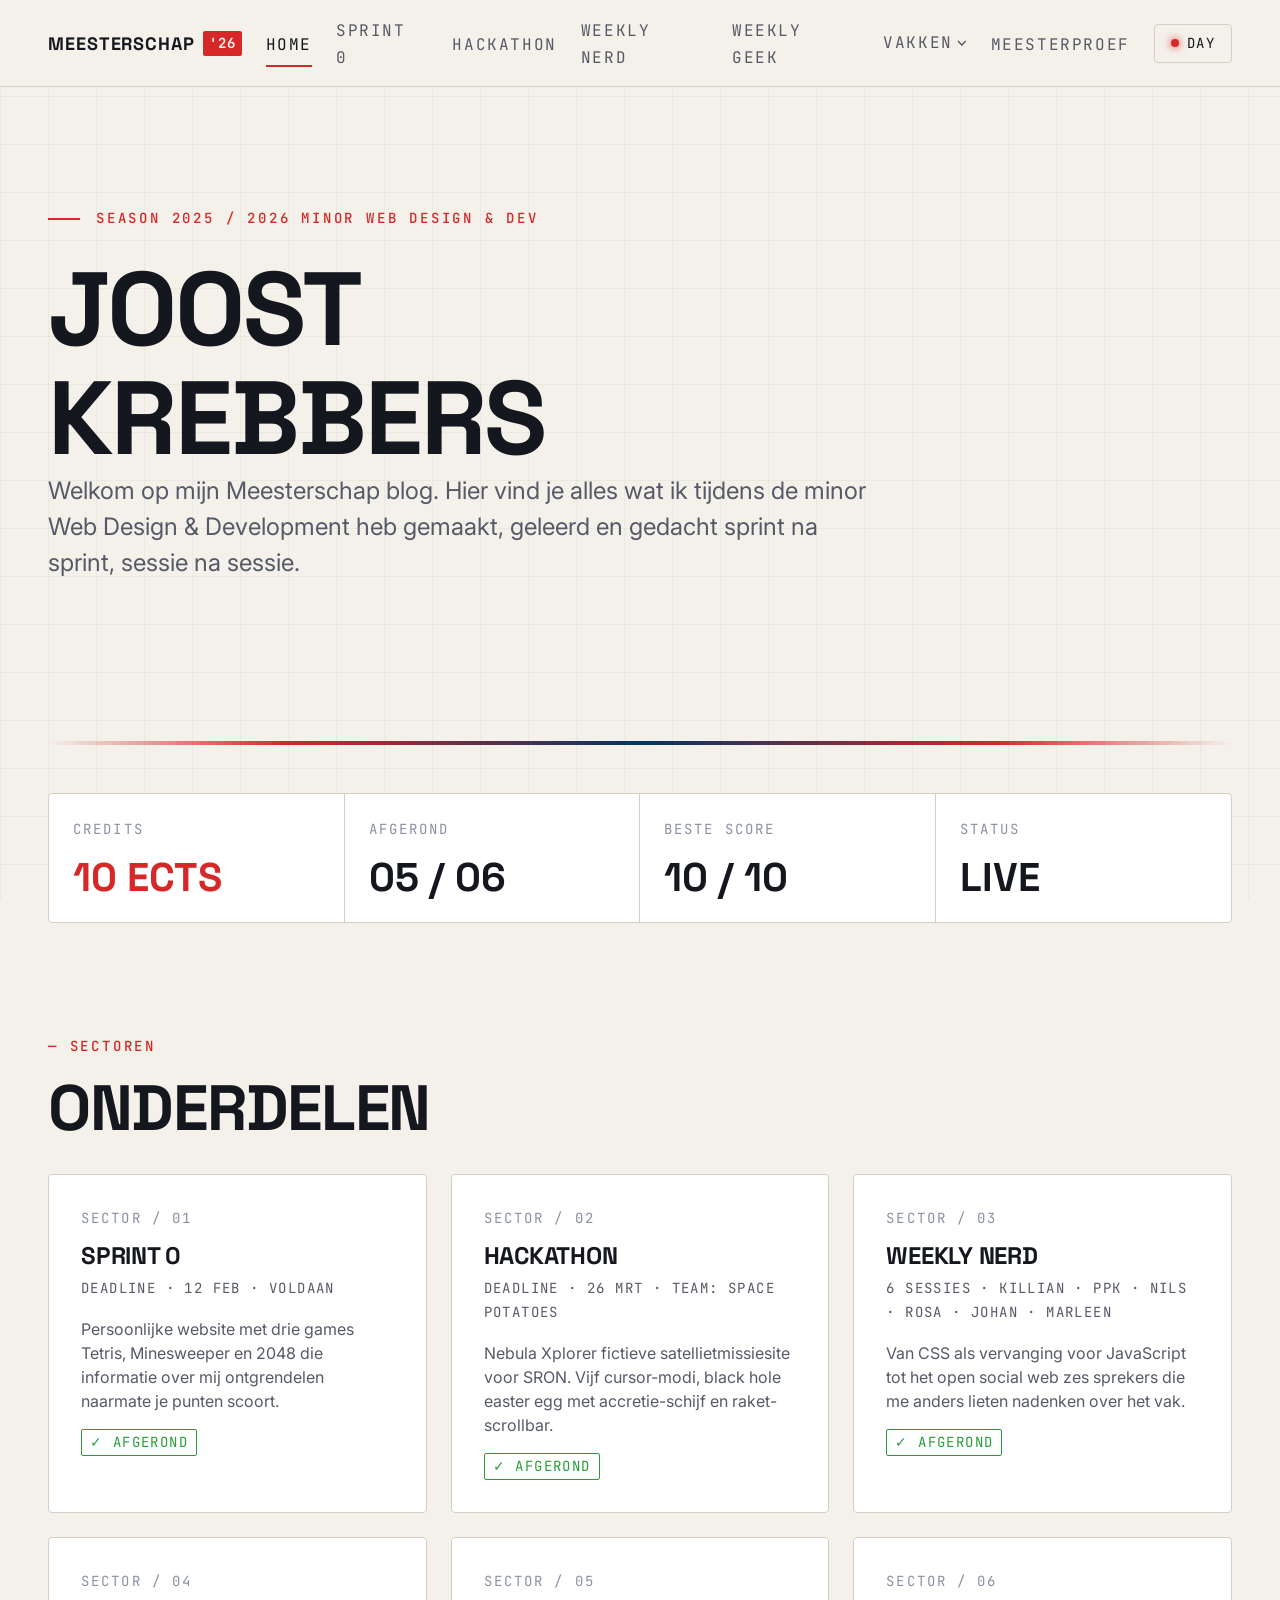
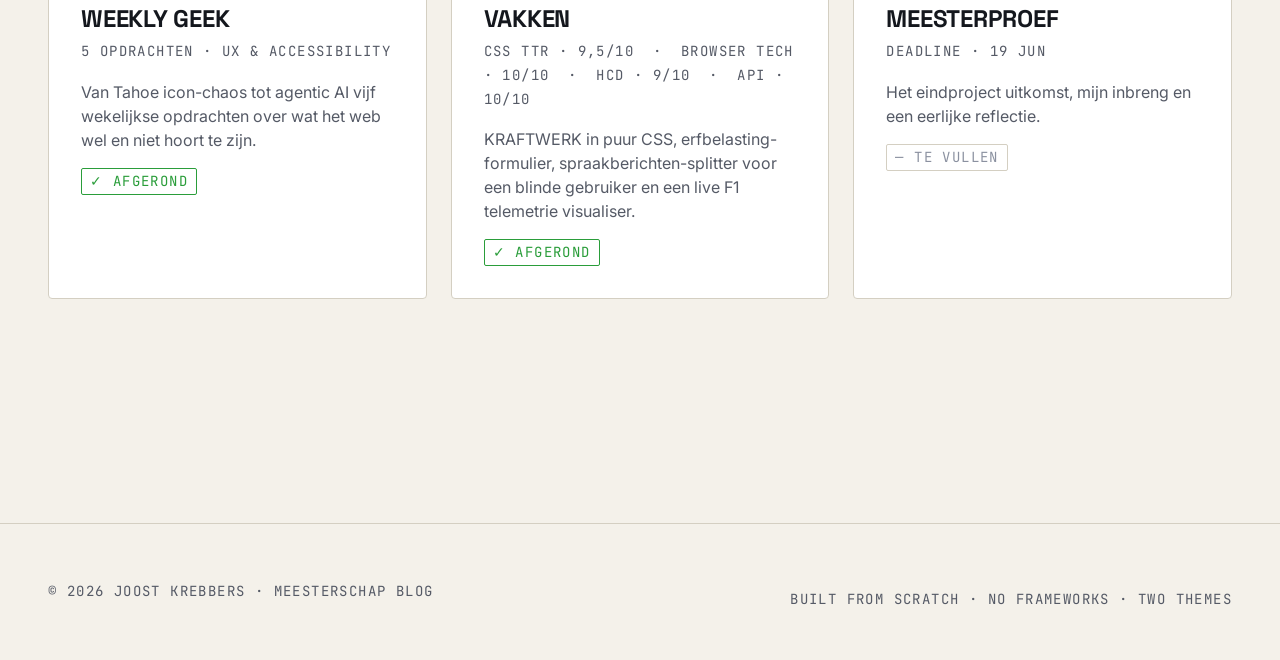
==== commit 56fa4a3d: "added learning goals" ====
--- a/index.html
+++ b/index.html
@@ -3,8 +3,8 @@
 <head>
   <meta charset="UTF-8" />
   <meta name="viewport" content="width=device-width, initial-scale=1.0" />
-  <title>Meesterschap — Joost Krebbers</title>
-  <meta name="description" content="Meesterschap blog — persoonlijke website voor de minor Web Design & Development." />
+<title>Meesterschap Joost Krebbers</title>
+<meta name="description" content="Meesterschap blog persoonlijke website voor de minor Web Design & Development." />
 
   <!-- Theme moet zo vroeg mogelijk geladen om FOUC te voorkomen -->
   <script src="js/theme-toggle.js"></script>
@@ -73,11 +73,11 @@
 
       <!-- HERO -->
       <section class="hero fade-in" aria-labelledby="hero-title">
-        <p class="eyebrow hero__eyebrow">Season 2025 / 2026 — Minor Web Design &amp; Dev</p>
+        <p class="eyebrow hero__eyebrow">Season 2025 / 2026 Minor Web Design &amp; Dev</p>
         <h1 id="hero-title">Joost<br>Krebbers</h1>
         <p class="hero__lead">
           Welkom op mijn Meesterschap blog. Hier vind je alles wat ik tijdens de minor
-          Web Design &amp; Development heb gemaakt, geleerd en gedacht — sprint na sprint,
+        Web Design &amp; Development heb gemaakt, geleerd en gedacht sprint na sprint,
           sessie na sessie.
         </p>
       </section>
@@ -118,7 +118,8 @@
             <p class="card__number">SECTOR / 01</p>
             <h3 class="card__title">Sprint 0</h3>
             <p class="card__meta">Deadline · 12 Feb · Voldaan</p>
-            <p class="card__desc">Persoonlijke website met drie games — Tetris, Minesweeper en 2048 — die informatie over mij ontgrendelen naarmate je punten scoort.</p>
+            <p class="card__desc">Persoonlijke website met drie games Tetris, Minesweeper en 2048 die informatie over mij
+                ontgrendelen naarmate je punten scoort.</p>
             <span class="card__status card__status--done">✓ Afgerond</span>
           </a>
 
@@ -126,7 +127,8 @@
             <p class="card__number">SECTOR / 02</p>
             <h3 class="card__title">Hackathon</h3>
             <p class="card__meta">Deadline · 26 Mrt · Team: Space Potatoes</p>
-            <p class="card__desc">Nebula Xplorer — fictieve satellietmissiesite voor SRON. Vijf cursor-modi, black hole easter egg met accretie-schijf en raket-scrollbar.</p>
+            <p class="card__desc">Nebula Xplorer fictieve satellietmissiesite voor SRON. Vijf cursor-modi, black hole easter egg met
+                accretie-schijf en raket-scrollbar.</p>
             <span class="card__status card__status--done">✓ Afgerond</span>
           </a>
 
@@ -134,7 +136,8 @@
             <p class="card__number">SECTOR / 03</p>
             <h3 class="card__title">Weekly Nerd</h3>
             <p class="card__meta">6 sessies · Killian · PPK · Nils · Rosa · Johan · Marleen</p>
-            <p class="card__desc">Van CSS als vervanging voor JavaScript tot het open social web — zes sprekers die me anders lieten nadenken over het vak.</p>
+            <p class="card__desc">Van CSS als vervanging voor JavaScript tot het open social web zes sprekers die me anders lieten
+                nadenken over het vak.</p>
             <span class="card__status card__status--done">✓ Afgerond</span>
           </a>
 
@@ -142,7 +145,8 @@
             <p class="card__number">SECTOR / 04</p>
             <h3 class="card__title">Weekly Geek</h3>
             <p class="card__meta">5 opdrachten · UX &amp; Accessibility</p>
-            <p class="card__desc">Van Tahoe icon-chaos tot agentic AI — vijf wekelijkse opdrachten over wat het web wel en niet hoort te zijn.</p>
+            <p class="card__desc">Van Tahoe icon-chaos tot agentic AI vijf wekelijkse opdrachten over wat het web wel en niet hoort
+                te zijn.</p>
             <span class="card__status card__status--done">✓ Afgerond</span>
           </a>
 
@@ -159,7 +163,7 @@
             <p class="card__number">SECTOR / 06</p>
             <h3 class="card__title">Meesterproef</h3>
             <p class="card__meta">Deadline · 19 Jun</p>
-            <p class="card__desc">Het eindproject — uitkomst, mijn inbreng en een eerlijke reflectie.</p>
+            <p class="card__desc">Het eindproject uitkomst, mijn inbreng en een eerlijke reflectie.</p>
             <span class="card__status card__status--upcoming">— Te vullen</span>
           </a>
 
@@ -174,7 +178,7 @@
   <!-- ============== FOOTER ============== -->
   <footer class="footer">
     <div class="container footer__inner">
-      <p>© 2026 — Joost Krebbers · Meesterschap Blog</p>
+    <p>© 2026 Joost Krebbers · Meesterschap Blog</p>
       <p>Built from scratch · No frameworks · Two themes</p>
     </div>
   </footer>
--- a/css/tokens.css
+++ b/css/tokens.css
@@ -13,7 +13,7 @@
   /* Body: leesbaar */
   --font-body: "Inter", -apple-system, BlinkMacSystemFont, sans-serif;
 
-  /* Type scale — fluid */
+/* Type scale fluid */
   --fs-xs: clamp(0.75rem, 0.7rem + 0.25vw, 0.875rem);
   --fs-sm: clamp(0.875rem, 0.8rem + 0.375vw, 1rem);
   --fs-base: clamp(1rem, 0.95rem + 0.25vw, 1.125rem);
--- a/css/themes.css
+++ b/css/themes.css
@@ -1,5 +1,5 @@
 /* ============================================
-   THEMES — 2 stuks (eis vanuit opdracht)
+   THEMES 2 stuks (eis vanuit opdracht)
    Toggle via [data-theme] op <html>
    ============================================ */
 
--- a/css/base.css
+++ b/css/base.css
@@ -1,5 +1,5 @@
 /* ============================================
-   BASE — typografie & body layout
+   BASE typografie & body layout
    ============================================ */
 
 @import url('https://fonts.googleapis.com/css2?family=Space+Grotesk:wght@400;500;600;700&family=JetBrains+Mono:wght@400;500;700&family=Inter:wght@400;500;600&display=swap');
@@ -10,7 +10,7 @@
   background-color: var(--color-bg);
   color: var(--color-text);
 
-  /* Subtiele grid op de achtergrond — pit wall vibe */
+/* Subtiele grid op de achtergrond pit wall vibe */
   background-image:
     linear-gradient(var(--color-grid-line) 1px, transparent 1px),
     linear-gradient(90deg, var(--color-grid-line) 1px, transparent 1px);
@@ -67,7 +67,7 @@
   font-size: 0.92em;
 }
 
-/* Eyebrow label — sector tijd / categorie */
+/* Eyebrow label sector tijd / categorie */
 .eyebrow {
   font-family: var(--font-mono);
   font-size: var(--fs-xs);
--- a/css/components.css
+++ b/css/components.css
@@ -187,7 +187,7 @@
   position: relative;
 }
 
-/* === DASHBOARD GRID — homepage cards === */
+/* === DASHBOARD GRID homepage cards === */
 .dashboard {
   display: grid;
   grid-template-columns: repeat(auto-fit, minmax(280px, 1fr));
@@ -296,7 +296,7 @@
   border: 1px solid var(--color-border);
 }
 
-/* === DATA STRIP — telemetry style stats === */
+/* === DATA STRIP telemetry style stats === */
 .data-strip {
   display: grid;
   grid-template-columns: repeat(auto-fit, minmax(140px, 1fr));
@@ -428,7 +428,8 @@
 
 .nav__dropdown {
   position: absolute;
-  top: calc(100% + 0px); /* flush — gap covered by ::before bridge */
+top: calc(100% + 0px);
+    /* flush gap covered by ::before bridge */
   left: 50%;
   transform: translateX(-50%);
   min-width: 200px;
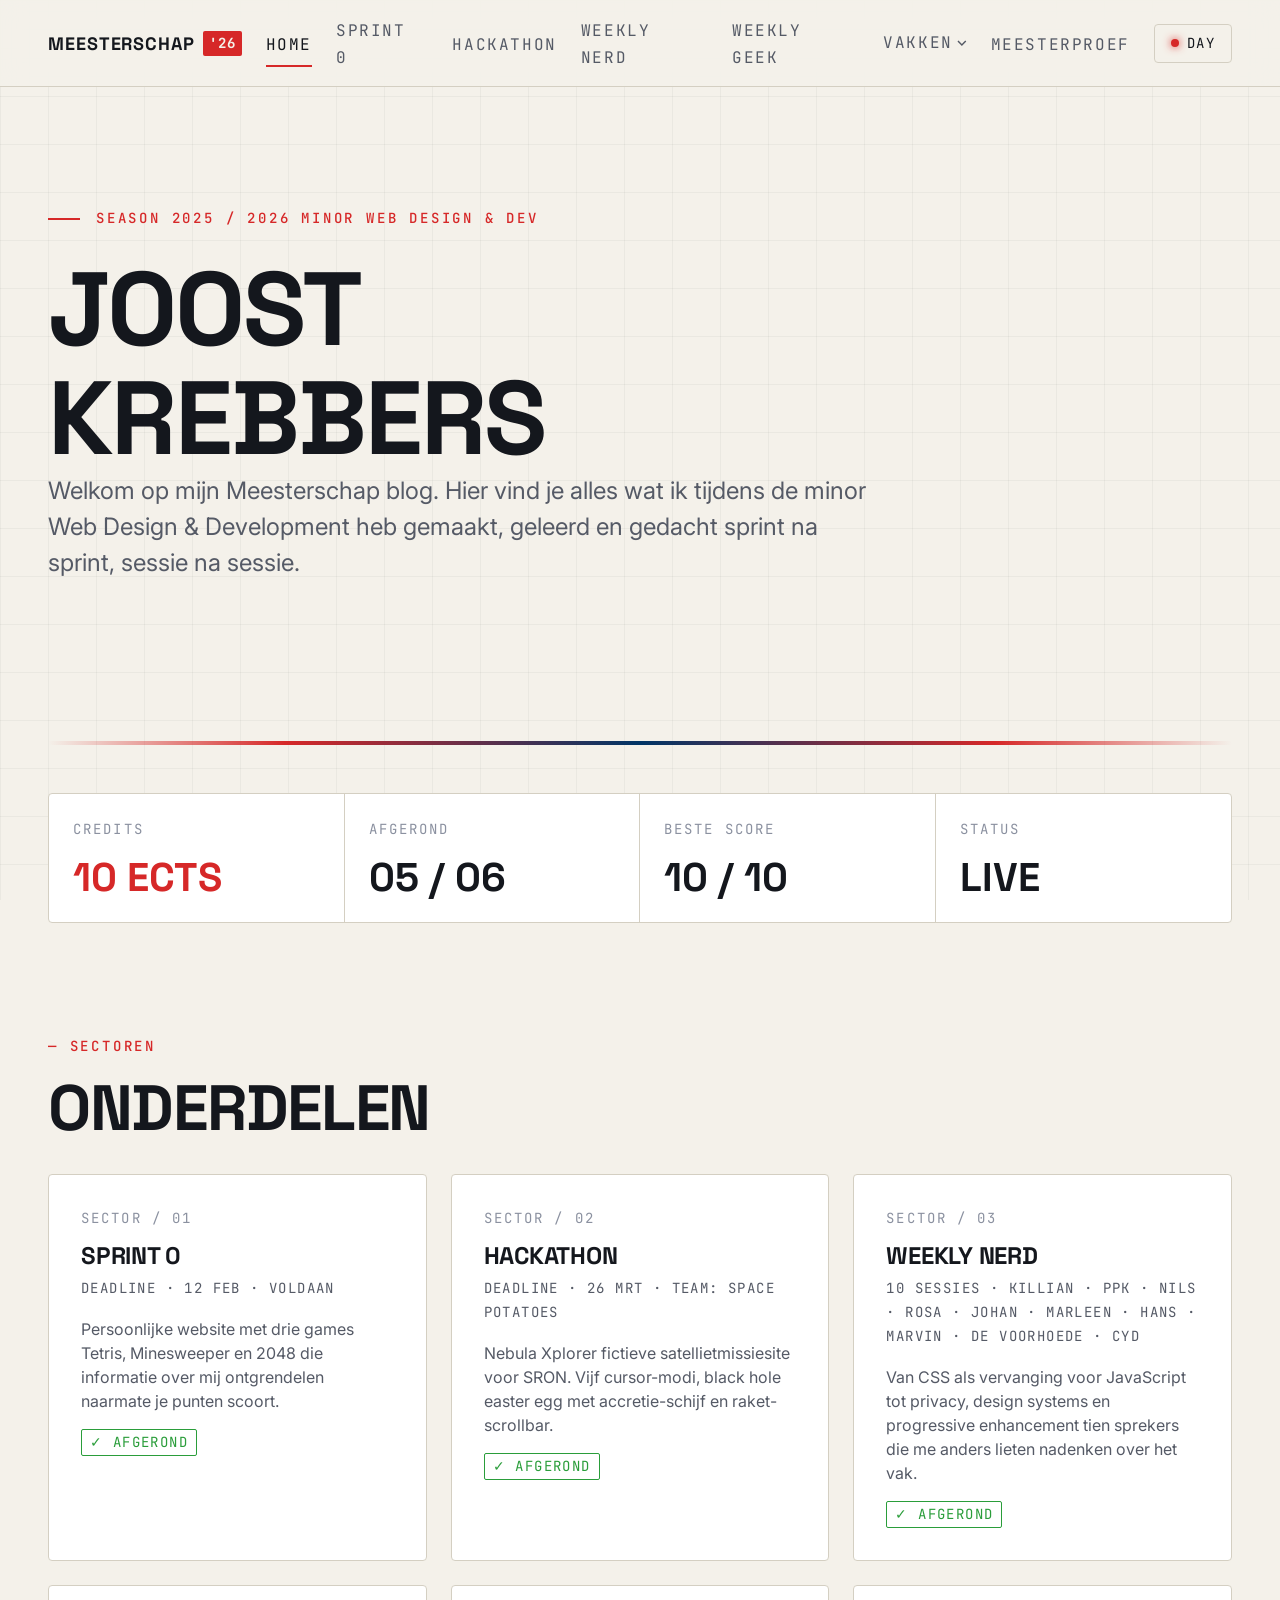
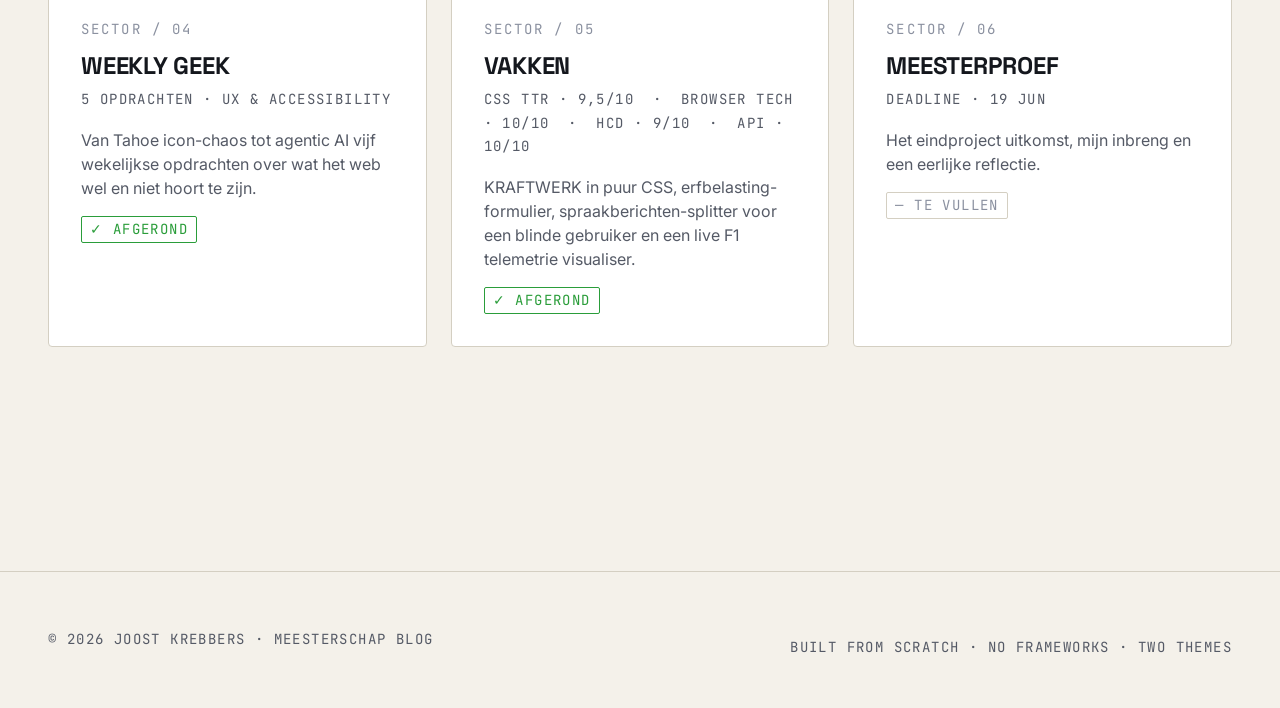
==== commit a474e0cb: "update weekly nerd and moved inline styling to css files" ====
--- a/index.html
+++ b/index.html
@@ -135,9 +135,8 @@
           <a href="pages/weekly-nerd.html" class="card fade-in">
             <p class="card__number">SECTOR / 03</p>
             <h3 class="card__title">Weekly Nerd</h3>
-            <p class="card__meta">6 sessies · Killian · PPK · Nils · Rosa · Johan · Marleen</p>
-            <p class="card__desc">Van CSS als vervanging voor JavaScript tot het open social web zes sprekers die me anders lieten
-                nadenken over het vak.</p>
+            <p class="card__meta">10 sessies · Killian · PPK · Nils · Rosa · Johan · Marleen · Hans · Marvin · De Voorhoede · Cyd</p>
+            <p class="card__desc">Van CSS als vervanging voor JavaScript tot privacy, design systems en progressive enhancement tien sprekers die me anders lieten nadenken over het vak.</p>
             <span class="card__status card__status--done">✓ Afgerond</span>
           </a>
 
--- a/css/components.css
+++ b/css/components.css
@@ -677,4 +677,477 @@
     opacity: 1;
     transform: translateY(0);
   }
-}+}
+/* ============================================
+   Page utilities & page-specific components
+   Consolidated from per-page <style> blocks
+   ============================================ */
+
+/* spacing utilities */
+.mt-xs {
+    margin-top: var(--space-xs);
+}
+
+.mt-sm {
+    margin-top: var(--space-sm);
+}
+
+.mt-lg {
+    margin-top: var(--space-lg);
+}
+
+.mt-xl {
+    margin-top: var(--space-xl);
+}
+
+.ml-sm {
+    margin-left: var(--space-sm);
+}
+
+/* small helper to wrap a score badge in the hero */
+.hero-score {
+    display: flex;
+    align-items: center;
+    padding-top: var(--space-2xl);
+}
+
+/* code-block (page-level) */
+.code-block {
+    background: var(--color-bg-card);
+    border: var(--border-width) solid var(--color-border);
+    border-left: 3px solid var(--color-accent);
+    border-radius: var(--radius-md);
+    padding: var(--space-md);
+    overflow-x: auto;
+    margin-block: var(--space-md);
+}
+
+.code-block pre {
+    font-family: var(--font-mono);
+    font-size: var(--fs-sm);
+    line-height: 1.7;
+    margin: 0;
+    white-space: pre;
+    color: var(--color-text);
+}
+
+/* inline syntax colours used in code blocks */
+.kw {
+    color: var(--color-accent-cool);
+}
+
+.fn {
+    color: var(--color-accent-green);
+}
+
+.str {
+    color: var(--color-accent);
+}
+
+.cm {
+    color: var(--color-text-dim);
+    font-style: italic;
+}
+
+/* score badge used across several vak pages */
+.score-badge {
+    display: inline-flex;
+    flex-direction: column;
+    align-items: center;
+    justify-content: center;
+    background: var(--color-bg-card);
+    border: var(--border-thick) solid var(--color-accent-green);
+    border-radius: var(--radius-md);
+    padding: var(--space-md) var(--space-xl);
+    text-align: center;
+    box-shadow: 0 0 32px rgba(0, 255, 136, 0.08);
+}
+
+.score-badge__number {
+    font-family: var(--font-display);
+    font-size: var(--fs-3xl);
+    font-weight: 700;
+    color: var(--color-accent-green);
+    line-height: 1;
+}
+
+.score-badge__label {
+    font-family: var(--font-mono);
+    font-size: var(--fs-xs);
+    text-transform: uppercase;
+    letter-spacing: 0.2em;
+    color: var(--color-text-dim);
+    margin-top: var(--space-3xs);
+}
+
+/* tech tags */
+.tech-tag {
+    display: inline-flex;
+    align-items: center;
+    font-family: var(--font-mono);
+    font-size: var(--fs-xs);
+    letter-spacing: 0.08em;
+    padding: 3px 10px;
+    border-radius: var(--radius-sm);
+    margin: var(--space-3xs);
+    border: 1px solid;
+}
+
+.tech-tag--css {
+    color: var(--color-accent-cool);
+    border-color: var(--color-accent-cool);
+}
+
+.tech-tag--state {
+    color: var(--color-accent);
+    border-color: var(--color-accent);
+}
+
+.tech-tag--anim {
+    color: #c792ea;
+    border-color: #c792ea;
+}
+
+.tech-tag--layout {
+    color: var(--color-accent-green);
+    border-color: var(--color-accent-green);
+}
+
+.tech-tag--api {
+    color: var(--color-accent-cool);
+    border-color: var(--color-accent-cool);
+}
+
+.tech-tag--three {
+    color: var(--color-accent);
+    border-color: var(--color-accent);
+}
+
+.tech-tag--astro {
+    color: #c792ea;
+    border-color: #c792ea;
+}
+
+.tech-tag--feature {
+    color: var(--color-accent-green);
+    border-color: var(--color-accent-green);
+}
+
+/* component grid / cards */
+.component-grid {
+    display: grid;
+    grid-template-columns: repeat(auto-fit, minmax(220px, 1fr));
+    gap: var(--space-md);
+    margin-block: var(--space-lg);
+}
+
+.component-card {
+    background: var(--color-bg-card);
+    border: var(--border-width) solid var(--color-border);
+    border-radius: var(--radius-md);
+    padding: var(--space-md);
+    position: relative;
+    overflow: hidden;
+}
+
+.component-card::before {
+    content: attr(data-num);
+    position: absolute;
+    top: var(--space-sm);
+    right: var(--space-md);
+    font-family: var(--font-mono);
+    font-size: var(--fs-xs);
+    color: var(--color-text-dim);
+}
+
+.component-card__title {
+    font-family: var(--font-mono);
+    font-size: var(--fs-xs);
+    text-transform: uppercase;
+    letter-spacing: 0.15em;
+    color: var(--color-accent);
+    margin-bottom: var(--space-xs);
+}
+
+.component-card p {
+    font-size: var(--fs-sm);
+    color: var(--color-text-muted);
+    line-height: 1.5;
+}
+
+/* week log */
+.week-log {
+    border-left: 2px solid var(--color-border);
+    padding-left: var(--space-md);
+    margin-block: var(--space-lg);
+}
+
+.week-log__day {
+    margin-bottom: var(--space-lg);
+    position: relative;
+}
+
+.week-log__day::before {
+    content: "";
+    position: absolute;
+    left: calc(-1 * var(--space-md) - 1px);
+    top: 6px;
+    width: 8px;
+    height: 8px;
+    border-radius: 50%;
+    background: var(--color-accent);
+    transform: translateX(-4px);
+}
+
+.week-log__date {
+    font-family: var(--font-mono);
+    font-size: var(--fs-xs);
+    text-transform: uppercase;
+    letter-spacing: 0.15em;
+    color: var(--color-text-dim);
+    margin-bottom: var(--space-xs);
+}
+
+.week-log__heading {
+    font-family: var(--font-display);
+    font-size: var(--fs-base);
+    font-weight: 700;
+    color: var(--color-text);
+    margin-bottom: var(--space-xs);
+}
+
+.week-log ul {
+    list-style: none;
+    padding: 0;
+}
+
+.week-log ul li {
+    font-size: var(--fs-sm);
+    color: var(--color-text-muted);
+    padding-left: var(--space-sm);
+    position: relative;
+    margin-bottom: var(--space-3xs);
+    line-height: 1.5;
+}
+
+.week-log ul li::before {
+    content: "";
+    position: absolute;
+    left: 0;
+    top: 0.7em;
+    width: 6px;
+    height: 1px;
+    background: var(--color-accent);
+}
+
+.time-badge {
+    font-family: var(--font-mono);
+    font-size: var(--fs-xs);
+    color: var(--color-text-dim);
+}
+
+/* insight grid (duplicated in some pages) */
+.insight-grid {
+    display: grid;
+    grid-template-columns: repeat(auto-fit, minmax(260px, 1fr));
+    gap: var(--space-md);
+    margin-block: var(--space-lg);
+}
+
+.insight-card {
+    background: var(--color-bg-card);
+    border: var(--border-width) solid var(--color-border);
+    border-radius: var(--radius-md);
+    padding: var(--space-md);
+}
+
+.insight-card__num {
+    font-family: var(--font-mono);
+    font-size: var(--fs-2xl);
+    font-weight: 700;
+    color: var(--color-accent);
+    opacity: 0.2;
+    line-height: 1;
+    margin-bottom: var(--space-xs);
+}
+
+.insight-card__title {
+    font-family: var(--font-display);
+    font-weight: 700;
+    font-size: var(--fs-base);
+    color: var(--color-text);
+    margin-bottom: var(--space-xs);
+}
+
+.insight-card p {
+    font-size: var(--fs-sm);
+    color: var(--color-text-muted);
+    line-height: 1.5;
+}
+
+/* feedback box (some pages repeated this) */
+.feedback-box {
+    background: var(--color-bg-card);
+    border: var(--border-thick) solid var(--color-accent-green);
+    border-radius: var(--radius-md);
+    padding: var(--space-lg);
+    margin-block: var(--space-xl);
+    position: relative;
+}
+
+.feedback-box__label {
+    position: absolute;
+    top: calc(-1 * var(--fs-xs) - 4px);
+    left: var(--space-md);
+    font-family: var(--font-mono);
+    font-size: var(--fs-xs);
+    text-transform: uppercase;
+    letter-spacing: 0.15em;
+    color: var(--color-accent-green);
+    background: var(--color-bg);
+    padding: 0 var(--space-2xs);
+}
+
+.feedback-box blockquote {
+    font-size: var(--fs-lg);
+    font-family: var(--font-display);
+    color: var(--color-text);
+    line-height: 1.4;
+    border: none;
+    padding: 0;
+    margin: 0;
+    background: transparent;
+    font-style: normal;
+}
+
+.feedback-box__author {
+    font-family: var(--font-mono);
+    font-size: var(--fs-xs);
+    color: var(--color-text-dim);
+    margin-top: var(--space-sm);
+    text-transform: uppercase;
+    letter-spacing: 0.1em;
+}
+
+/* small muted note */
+.muted-note {
+    font-size: var(--fs-sm);
+    color: var(--color-text-muted);
+    margin-bottom: var(--space-xs);
+}
+
+/* ============================================
+   SHARED PAGE COMPONENTS
+   Used across multiple pages
+   ============================================ */
+
+/* === FEATURE GRID (sprint-0, hackathon) === */
+.feature-grid {
+  display: grid;
+  grid-template-columns: repeat(auto-fit, minmax(240px, 1fr));
+  gap: var(--space-md);
+  margin-block: var(--space-lg);
+}
+.feature-card {
+  background: var(--color-bg-card);
+  border: var(--border-width) solid var(--color-border);
+  border-radius: var(--radius-md);
+  padding: var(--space-md);
+  position: relative;
+  overflow: hidden;
+}
+.feature-card::after {
+  content: attr(data-icon);
+  position: absolute;
+  bottom: var(--space-sm);
+  right: var(--space-md);
+  font-size: 1.8rem;
+  opacity: 0.12;
+  pointer-events: none;
+}
+.feature-card__title {
+  font-family: var(--font-mono);
+  font-size: var(--fs-xs);
+  text-transform: uppercase;
+  letter-spacing: 0.15em;
+  color: var(--color-accent);
+  margin-bottom: var(--space-xs);
+}
+.feature-card p {
+  font-size: var(--fs-sm);
+  color: var(--color-text-muted);
+  line-height: 1.5;
+}
+
+/* === FILE TREE (sprint-0, hackathon, vakken-css-ttr) === */
+.file-tree {
+  font-family: var(--font-mono);
+  font-size: var(--fs-sm);
+  background: var(--color-bg-card);
+  border: var(--border-width) solid var(--color-border);
+  border-radius: var(--radius-md);
+  padding: var(--space-md) var(--space-lg);
+  line-height: 2;
+  color: var(--color-text-muted);
+  margin-block: var(--space-md);
+  overflow-x: auto;
+}
+.file-tree .dir  { color: var(--color-accent); font-weight: 700; }
+.file-tree .file { color: var(--color-text-muted); }
+.file-tree .new  { color: var(--color-accent-green); }
+.file-tree .cm   { color: var(--color-text-dim); font-style: italic; }
+
+/* === HERO ROW (vakken-css-ttr, vakken-hcd) === */
+.hero-row {
+  display: flex;
+  align-items: flex-start;
+  gap: var(--space-xl);
+  flex-wrap: wrap;
+}
+.hero-row .hero {
+  flex: 1;
+  min-width: 280px;
+  padding-block: 0;
+}
+
+/* === EASTER / EGG TAGS (sprint-0, hackathon) === */
+.easter-tag,
+.egg-tag {
+  display: inline-flex;
+  align-items: center;
+  gap: var(--space-3xs);
+  font-family: var(--font-mono);
+  font-size: var(--fs-xs);
+  color: var(--color-accent-cool);
+  border: 1px solid var(--color-accent-cool);
+  padding: 2px 8px;
+  border-radius: var(--radius-sm);
+  margin: var(--space-3xs);
+  opacity: 0.8;
+}
+
+/* === PRINCIPLE GRID (vakken-hcd, weekly-geek) === */
+.principle-grid {
+  display: grid;
+  grid-template-columns: repeat(auto-fit, minmax(220px, 1fr));
+  gap: var(--space-md);
+  margin-block: var(--space-lg);
+}
+.principle-card {
+  background: var(--color-bg-card);
+  border: var(--border-width) solid var(--color-border);
+  border-radius: var(--radius-md);
+  padding: var(--space-md);
+}
+.principle-card__title {
+  font-family: var(--font-display);
+  font-weight: 700;
+  font-size: var(--fs-base);
+  color: var(--color-accent);
+  margin-bottom: var(--space-xs);
+}
+.principle-card p {
+  font-size: var(--fs-sm);
+  color: var(--color-text-muted);
+  line-height: 1.5;
+}
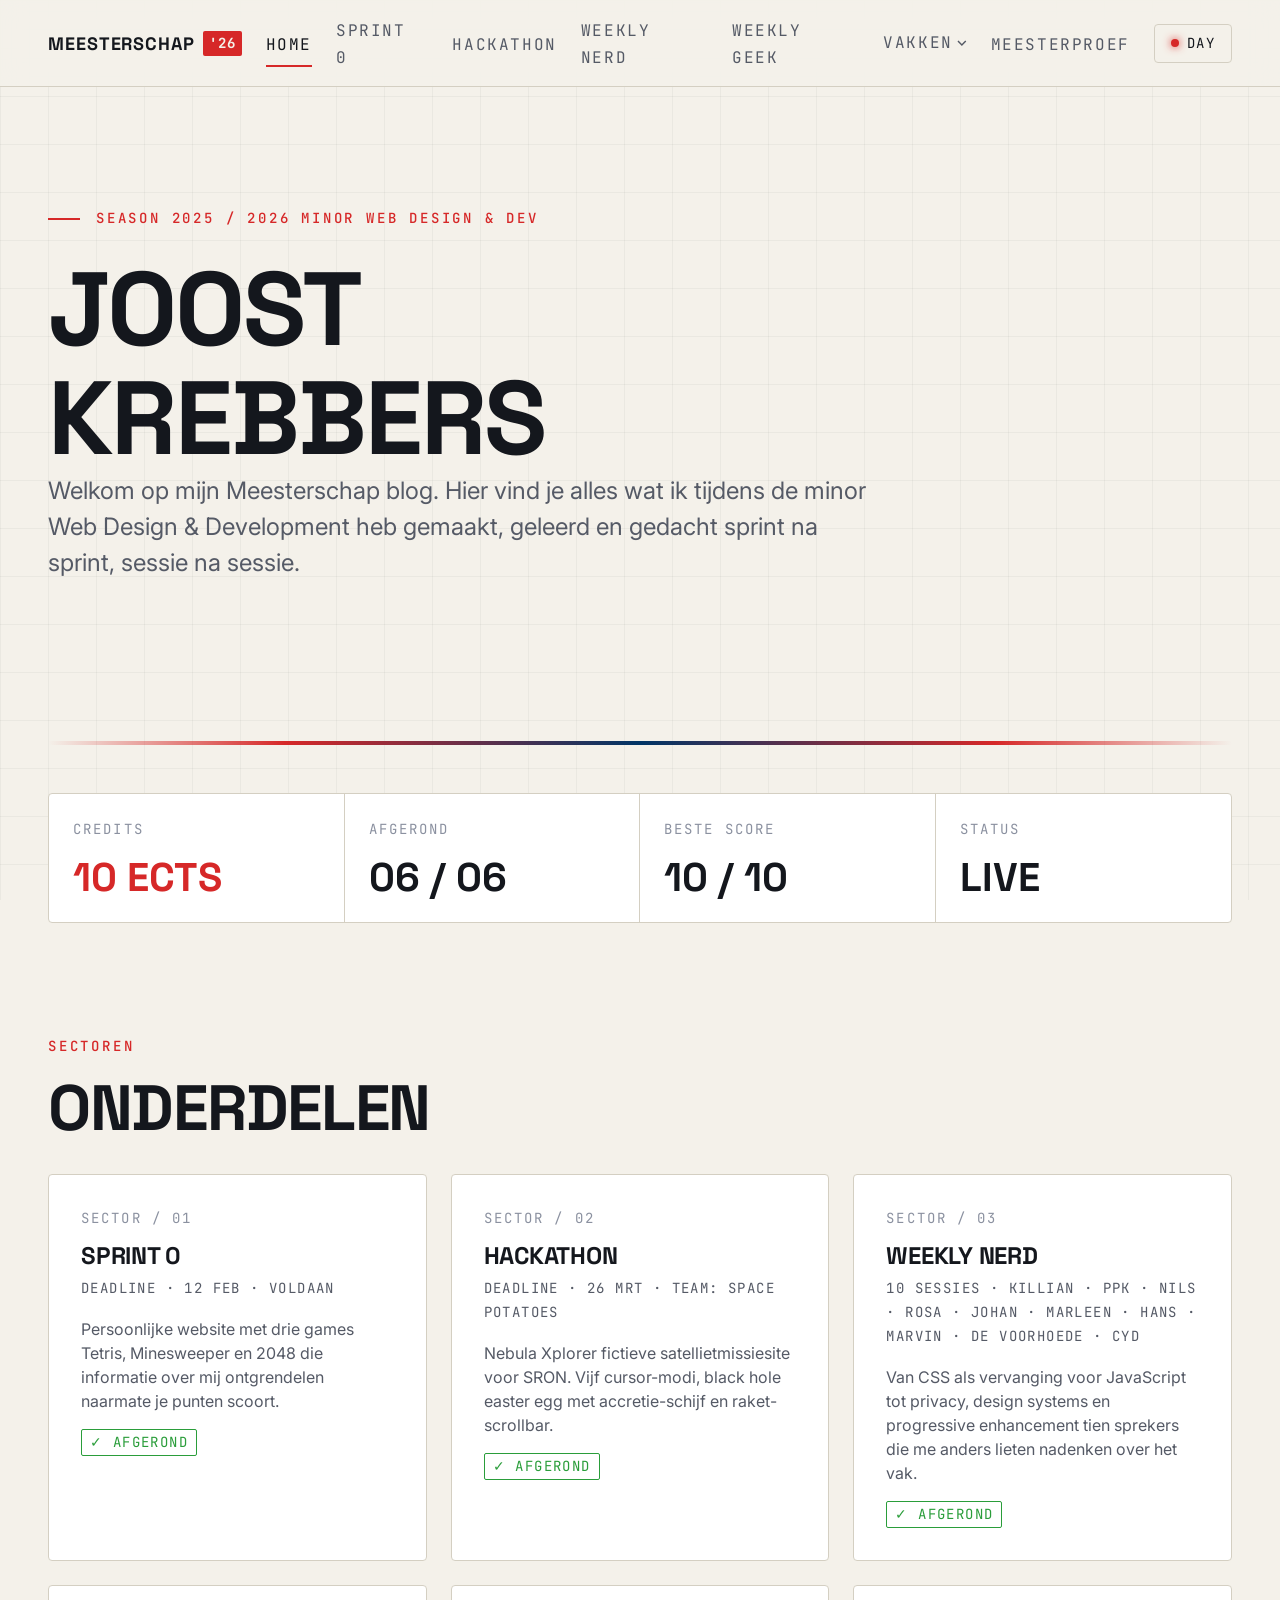
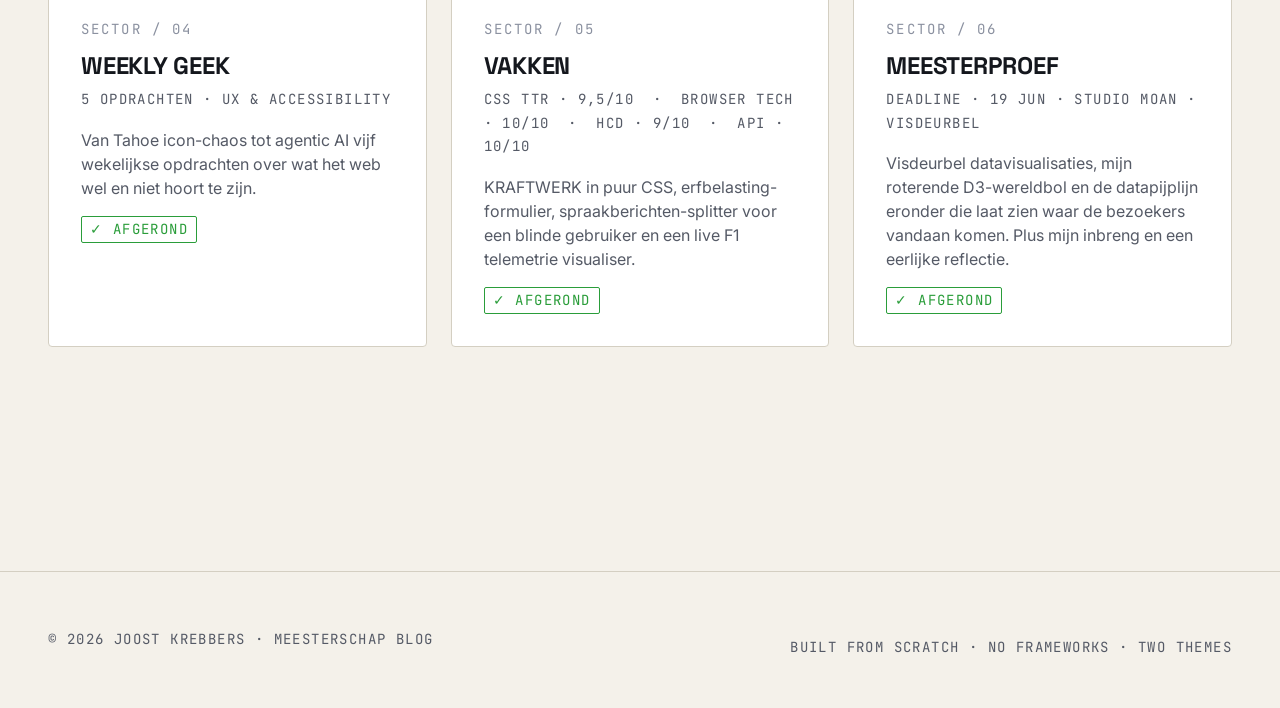
==== commit 68da2510: "update to meesterproef" ====
--- a/index.html
+++ b/index.html
@@ -94,7 +94,7 @@
           </div>
           <div class="data-strip__item">
             <p class="data-strip__label">Afgerond</p>
-            <p class="data-strip__value">05 / 06</p>
+            <p class="data-strip__value">06 / 06</p>
           </div>
           <div class="data-strip__item">
             <p class="data-strip__label">Beste score</p>
@@ -109,7 +109,7 @@
 
       <!-- DASHBOARD CARDS -->
       <section aria-labelledby="onderdelen-title">
-        <p class="eyebrow" style="margin-bottom: var(--space-sm);">— Sectoren</p>
+        <p class="eyebrow" style="margin-bottom: var(--space-sm);">Sectoren</p>
         <h2 id="onderdelen-title" style="margin-bottom: var(--space-lg);">Onderdelen</h2>
 
         <div class="dashboard">
@@ -161,9 +161,9 @@
           <a href="pages/meesterproef.html" class="card fade-in">
             <p class="card__number">SECTOR / 06</p>
             <h3 class="card__title">Meesterproef</h3>
-            <p class="card__meta">Deadline · 19 Jun</p>
-            <p class="card__desc">Het eindproject uitkomst, mijn inbreng en een eerlijke reflectie.</p>
-            <span class="card__status card__status--upcoming">— Te vullen</span>
+            <p class="card__meta">Deadline · 19 Jun · Studio MOAN · Visdeurbel</p>
+            <p class="card__desc">Visdeurbel datavisualisaties, mijn roterende D3-wereldbol en de datapijplijn eronder die laat zien waar de bezoekers vandaan komen. Plus mijn inbreng en een eerlijke reflectie.</p>
+            <span class="card__status card__status--done">✓ Afgerond</span>
           </a>
 
 
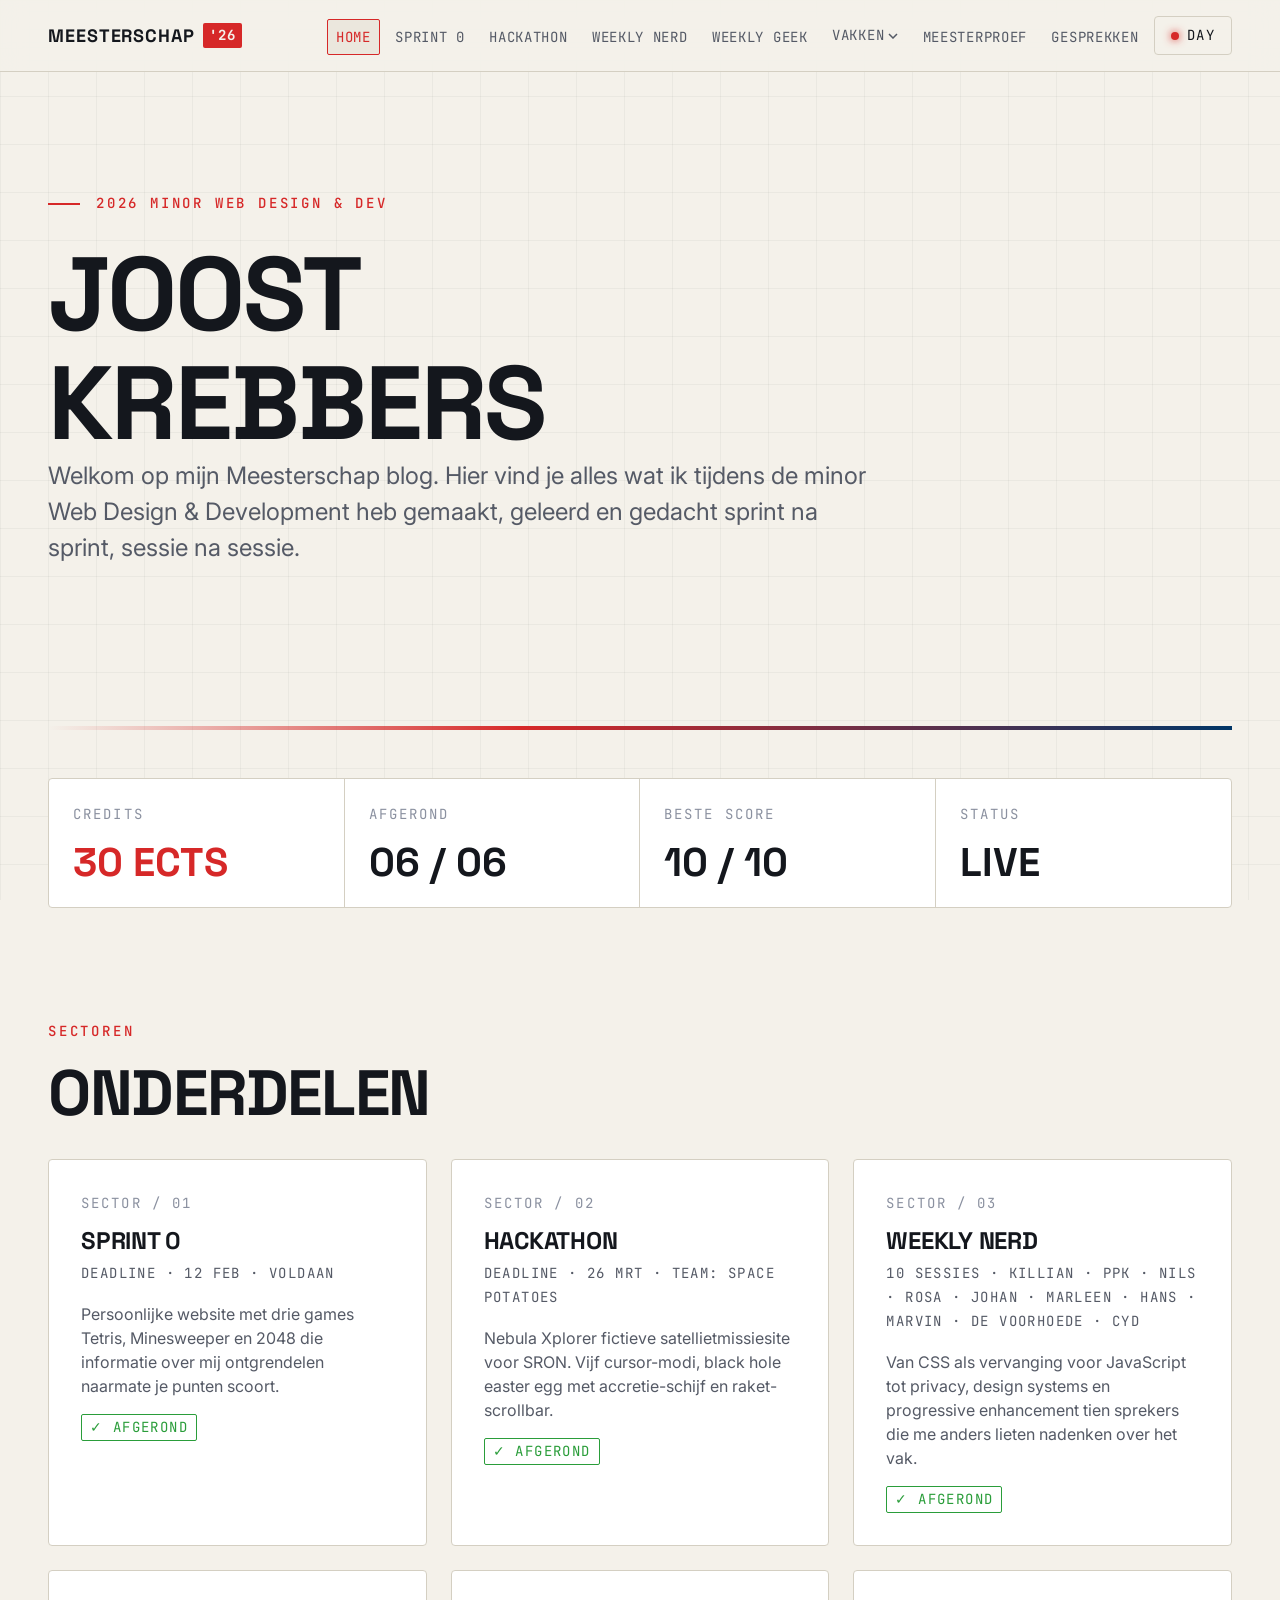
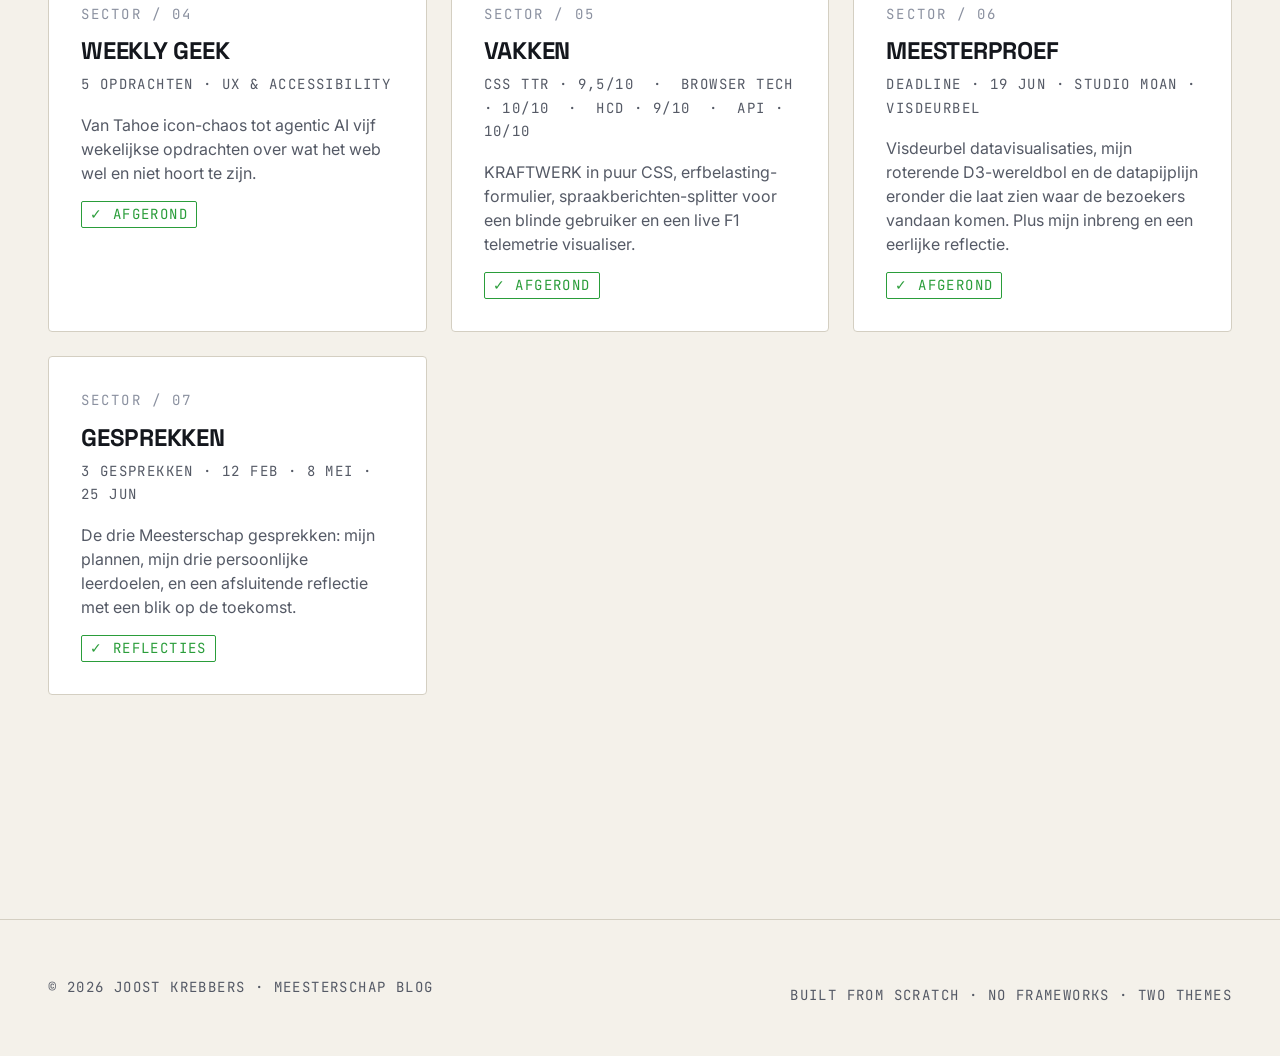
==== commit 2a7b7fb8: "added gesprekken" ====
--- a/index.html
+++ b/index.html
@@ -56,10 +56,11 @@
             </ul>
           </li>
           <li><a class="nav__link" href="pages/meesterproef.html">Meesterproef</a></li>
+          <li><a class="nav__link" href="pages/gesprekken.html">Gesprekken</a></li>
           <li>
             <button class="theme-toggle" data-theme-toggle aria-label="Wissel thema">
               <span class="theme-toggle__indicator" aria-hidden="true"></span>
-            <span data-theme-label>Night</span>
+              <span data-theme-label>Night</span>
             </button>
           </li>
         </ul>
@@ -73,7 +74,7 @@
 
       <!-- HERO -->
       <section class="hero fade-in" aria-labelledby="hero-title">
-        <p class="eyebrow hero__eyebrow">Season 2025 / 2026 Minor Web Design &amp; Dev</p>
+        <p class="eyebrow hero__eyebrow">2026 Minor Web Design &amp; Dev</p>
         <h1 id="hero-title">Joost<br>Krebbers</h1>
         <p class="hero__lead">
           Welkom op mijn Meesterschap blog. Hier vind je alles wat ik tijdens de minor
@@ -90,7 +91,7 @@
         <div class="data-strip">
           <div class="data-strip__item">
             <p class="data-strip__label">Credits</p>
-            <p class="data-strip__value data-strip__value--accent">10 ECTS</p>
+            <p class="data-strip__value data-strip__value--accent">30 ECTS</p>
           </div>
           <div class="data-strip__item">
             <p class="data-strip__label">Afgerond</p>
@@ -166,6 +167,14 @@
             <span class="card__status card__status--done">✓ Afgerond</span>
           </a>
 
+          <a href="pages/gesprekken.html" class="card fade-in">
+            <p class="card__number">SECTOR / 07</p>
+            <h3 class="card__title">Gesprekken</h3>
+            <p class="card__meta">3 gesprekken · 12 Feb · 8 Mei · 25 Jun</p>
+            <p class="card__desc">De drie Meesterschap gesprekken: mijn plannen, mijn drie persoonlijke leerdoelen, en een afsluitende reflectie met een blik op de toekomst.</p>
+            <span class="card__status card__status--done">✓ Reflecties</span>
+          </a>
+
 
 
         </div>
--- a/css/components.css
+++ b/css/components.css
@@ -47,15 +47,16 @@
 
 .nav__list {
   display: flex;
-  gap: var(--space-md);
+  gap: clamp(0.45rem, 0.9vw, 1rem);
   align-items: center;
 }
 
 .nav__link {
   font-family: var(--font-mono);
-  font-size: var(--fs-sm);
+  font-size: var(--fs-xs);
   text-transform: uppercase;
-  letter-spacing: 0.1em;
+  letter-spacing: 0.05em;
+  white-space: nowrap;
   color: var(--color-text-muted);
   text-decoration: none;
   position: relative;
@@ -90,7 +91,7 @@
   border-radius: var(--radius-md);
 }
 
-@media (max-width: 768px) {
+@media (max-width: 1200px) {
   .nav__toggle { display: flex; }
   .nav__list {
     display: none;
@@ -396,9 +397,10 @@
   align-items: center;
   gap: 4px;
   font-family: var(--font-mono);
-  font-size: var(--fs-sm);
+  font-size: var(--fs-xs);
   text-transform: uppercase;
-  letter-spacing: 0.1em;
+  letter-spacing: 0.05em;
+  white-space: nowrap;
   color: var(--color-text-muted);
   text-decoration: none;
   padding-block: var(--space-2xs);
@@ -503,7 +505,7 @@
 }
 
 /* Mobile: dropdown becomes inline list */
-@media (max-width: 768px) {
+@media (max-width: 1200px) {
   .nav__dropdown {
     position: static;
     transform: none;
@@ -658,7 +660,7 @@
 /* === PAGE ENTRY ANIMATION === */
 @media (prefers-reduced-motion: no-preference) {
   .fade-in {
-    animation: fadeUp 0.6s var(--ease-out) backwards;
+    animation: fadeUp 0.85s var(--ease-out) backwards;
   }
   .fade-in:nth-child(1) { animation-delay: 0.05s; }
   .fade-in:nth-child(2) { animation-delay: 0.15s; }
@@ -671,7 +673,7 @@
 @keyframes fadeUp {
   from {
     opacity: 0;
-    transform: translateY(16px);
+    transform: translateY(28px);
   }
   to {
     opacity: 1;
@@ -1151,3 +1153,220 @@
   color: var(--color-text-muted);
   line-height: 1.5;
 }
+
+/* ============================================
+   ANIMATIONS LAYER
+   Scroll-reveals, hover micro-interactions & ambient motion.
+   - All motion is gated behind prefers-reduced-motion: no-preference.
+   - Scroll-driven reveals are also gated behind @supports, so browsers
+     without scroll-timelines simply show everything normally (never hidden).
+   - Transforms/opacity only, to keep it GPU-friendly.
+   ============================================ */
+
+/* ---- Keyframes ---- */
+@keyframes revealUp    { from { opacity: 0; transform: translateY(48px); } to { opacity: 1; transform: none; } }
+@keyframes revealLeft  { from { opacity: 0; transform: translateX(-48px); } to { opacity: 1; transform: none; } }
+@keyframes revealRight { from { opacity: 0; transform: translateX(48px); }  to { opacity: 1; transform: none; } }
+@keyframes revealScale { from { opacity: 0; transform: scale(0.85); }       to { opacity: 1; transform: none; } }
+@keyframes stripeSlide { from { background-position: 200% 0; }              to { background-position: -200% 0; } }
+@keyframes floaty      { 0%, 100% { transform: translateY(0); }            50% { transform: translateY(-6px); } }
+@keyframes dotPulse    { 0%, 100% { box-shadow: 0 0 0 0 var(--color-accent); } 50% { box-shadow: 0 0 0 5px transparent; } }
+@keyframes caretBlink  { 0%, 100% { opacity: 1; }                          50% { opacity: 0; } }
+@keyframes underlineGrow { from { transform: scaleX(0); } to { transform: scaleX(1); } }
+
+/* ---- Hover micro-interactions (transition-based, snap to none under reduced-motion) ---- */
+.feature-card, .component-card, .insight-card,
+.team-card, .challenge-card, .failed-card,
+.concept-card, .compare-strip__item {
+  transition: transform var(--duration-base) var(--ease-out),
+              border-color var(--duration-base) var(--ease-out),
+              box-shadow var(--duration-base) var(--ease-out);
+}
+.feature-card:hover, .component-card:hover, .insight-card:hover,
+.team-card:hover, .challenge-card:hover, .failed-card:hover,
+.concept-card:hover, .compare-strip__item:hover {
+  transform: translateY(-4px);
+  border-color: var(--color-border-strong);
+  box-shadow: var(--shadow-card);
+}
+
+/* tech-tags lift + glow on hover */
+.tech-tag {
+  transition: transform var(--duration-fast) var(--ease-out),
+              box-shadow var(--duration-fast) var(--ease-out);
+}
+.tech-tag:hover { transform: translateY(-2px); box-shadow: var(--shadow-glow); }
+
+/* code blocks & file tree lift slightly on hover */
+.code-block, .file-tree {
+  transition: transform var(--duration-base) var(--ease-out),
+              border-color var(--duration-base) var(--ease-out),
+              box-shadow var(--duration-base) var(--ease-out);
+}
+.code-block:hover { transform: translateY(-2px); box-shadow: var(--shadow-card); }
+.file-tree:hover  { border-color: var(--color-border-strong); }
+
+/* feedback / quote blocks slide their accent border on hover */
+.feedback-box, .quote-block, .verdict, .takeaway, .insight-strip {
+  transition: transform var(--duration-base) var(--ease-out),
+              box-shadow var(--duration-base) var(--ease-out);
+}
+.feedback-box:hover, .quote-block:hover, .verdict:hover,
+.takeaway:hover, .insight-strip:hover {
+  transform: translateX(4px);
+  box-shadow: var(--shadow-card);
+}
+
+/* buttons + breadcrumb nudge */
+.btn {
+  transition: transform var(--duration-fast) var(--ease-out),
+              background var(--duration-fast) var(--ease-out),
+              color var(--duration-fast) var(--ease-out),
+              border-color var(--duration-fast) var(--ease-out),
+              box-shadow var(--duration-fast) var(--ease-out);
+}
+.btn:hover { transform: translateY(-2px); box-shadow: var(--shadow-glow); }
+
+/* data-strip cells lift on hover */
+.data-strip__item { transition: transform var(--duration-base) var(--ease-out); }
+.data-strip__item:hover { transform: translateY(-3px); }
+
+/* ---- Ambient / continuous motion ---- */
+@media (prefers-reduced-motion: no-preference) {
+
+  /* racing stripe gently shimmers across */
+  .stripe {
+    background-size: 200% 100%;
+    animation: stripeSlide 6s linear infinite;
+  }
+
+  /* feature-card emoji icons bob, staggered per card */
+  .feature-card::after { animation: floaty 4s var(--ease-in-out) infinite; }
+  .feature-card:nth-child(2n)::after { animation-duration: 5s; }
+  .feature-card:nth-child(3n)::after { animation-duration: 6s; }
+
+  /* week-log timeline dots pulse a soft ring */
+  .week-log__day::before { animation: dotPulse 2.8s var(--ease-in-out) infinite; }
+
+  /* blinking caret at the end of every code block */
+  .code-block pre::after {
+    content: "▋";
+    color: var(--color-accent-cool);
+    animation: caretBlink 1.1s step-end infinite;
+    margin-left: 2px;
+  }
+}
+
+/* ---- Animated underline on prose links ---- */
+.prose a, .breadcrumb a {
+  position: relative;
+  text-decoration: none;
+}
+.prose a::after, .breadcrumb a::after {
+  content: "";
+  position: absolute;
+  left: 0;
+  bottom: -2px;
+  width: 100%;
+  height: 1px;
+  background: currentColor;
+  transform: scaleX(0);
+  transform-origin: left;
+  transition: transform var(--duration-base) var(--ease-out);
+}
+.prose a:hover::after, .breadcrumb a:hover::after { transform: scaleX(1); }
+
+/* ---- Scroll-driven reveals (progressive enhancement) ---- */
+@media (prefers-reduced-motion: no-preference) {
+  @supports (animation-timeline: view()) {
+
+    .feature-card, .component-card, .insight-card,
+    .file-tree, .code-block, .feedback-box, .week-log__day,
+    .team-card, .challenge-card, .failed-card,
+    .concept-card, .iteration, .geek-entry, .nerd-entry,
+    .person-row, .compare-strip__item, .insight-strip,
+    .takeaway, .quote-block, .verdict,
+    .data-strip__item, .prose > h2 {
+      animation: revealUp linear both;
+      animation-timeline: view();
+      animation-range: entry 20% cover 30%;
+    }
+
+    /* directional variety for the call-out blocks */
+    .feedback-box, .quote-block, .verdict, .takeaway, .insight-strip {
+      animation-name: revealLeft;
+    }
+    .file-tree, .code-block {
+      animation-name: revealScale;
+    }
+
+    /* light horizontal stagger inside the card grids */
+    .feature-grid   > :nth-child(3n+2),
+    .component-grid > :nth-child(3n+2),
+    .insight-grid   > :nth-child(3n+2) { animation-range: entry 28% cover 35%; }
+    .feature-grid   > :nth-child(3n),
+    .component-grid > :nth-child(3n),
+    .insight-grid   > :nth-child(3n)   { animation-range: entry 36% cover 40%; }
+
+    /* never let the load-time fade-in fight a scroll timeline */
+    .fade-in { animation-timeline: auto; }
+  }
+}
+
+/* ---- Optional manual reveal utilities (tag any element) ---- */
+@media (prefers-reduced-motion: no-preference) {
+  @supports (animation-timeline: view()) {
+    .reveal,
+    .reveal-left,
+    .reveal-right,
+    .reveal-scale {
+      animation: revealUp linear both;
+      animation-timeline: view();
+      animation-range: entry 20% cover 30%;
+    }
+    .reveal-left  { animation-name: revealLeft; }
+    .reveal-right { animation-name: revealRight; }
+    .reveal-scale { animation-name: revealScale; }
+  }
+}
+
+/* ============================================
+   NAV REFINEMENTS
+   - Hamburger pinned top-right (was centered by space-between)
+   - More prominent, button-like links on desktop
+   ============================================ */
+
+/* push the mobile toggle to the right edge */
+.nav__toggle { margin-left: auto; }
+
+@media (min-width: 1201px) {
+  /* tighter gap to make room for the button padding below */
+  .nav__list { gap: clamp(0.15rem, 0.5vw, 0.5rem); }
+
+  /* give every nav item a real button hit-area */
+  .nav__link,
+  .nav__dropdown-toggle {
+    padding-inline: var(--space-2xs);
+    border-radius: var(--radius-sm);
+    border: var(--border-width) solid transparent;
+  }
+
+  /* hover / focus / open = filled pill */
+  .nav__link:hover,
+  .nav__link:focus-visible,
+  .nav__dropdown-toggle:hover,
+  .nav__dropdown-toggle:focus-visible,
+  .nav__dropdown-toggle[aria-expanded="true"] {
+    color: var(--color-text);
+    background: var(--color-surface);
+    border-color: var(--color-border-strong);
+  }
+
+  /* current page = accent-outlined pill (clearer than the thin underline) */
+  .nav__link[aria-current="page"] {
+    color: var(--color-accent);
+    background: var(--color-surface);
+    border-color: var(--color-accent);
+  }
+  .nav__link[aria-current="page"]::after { display: none; }
+}
